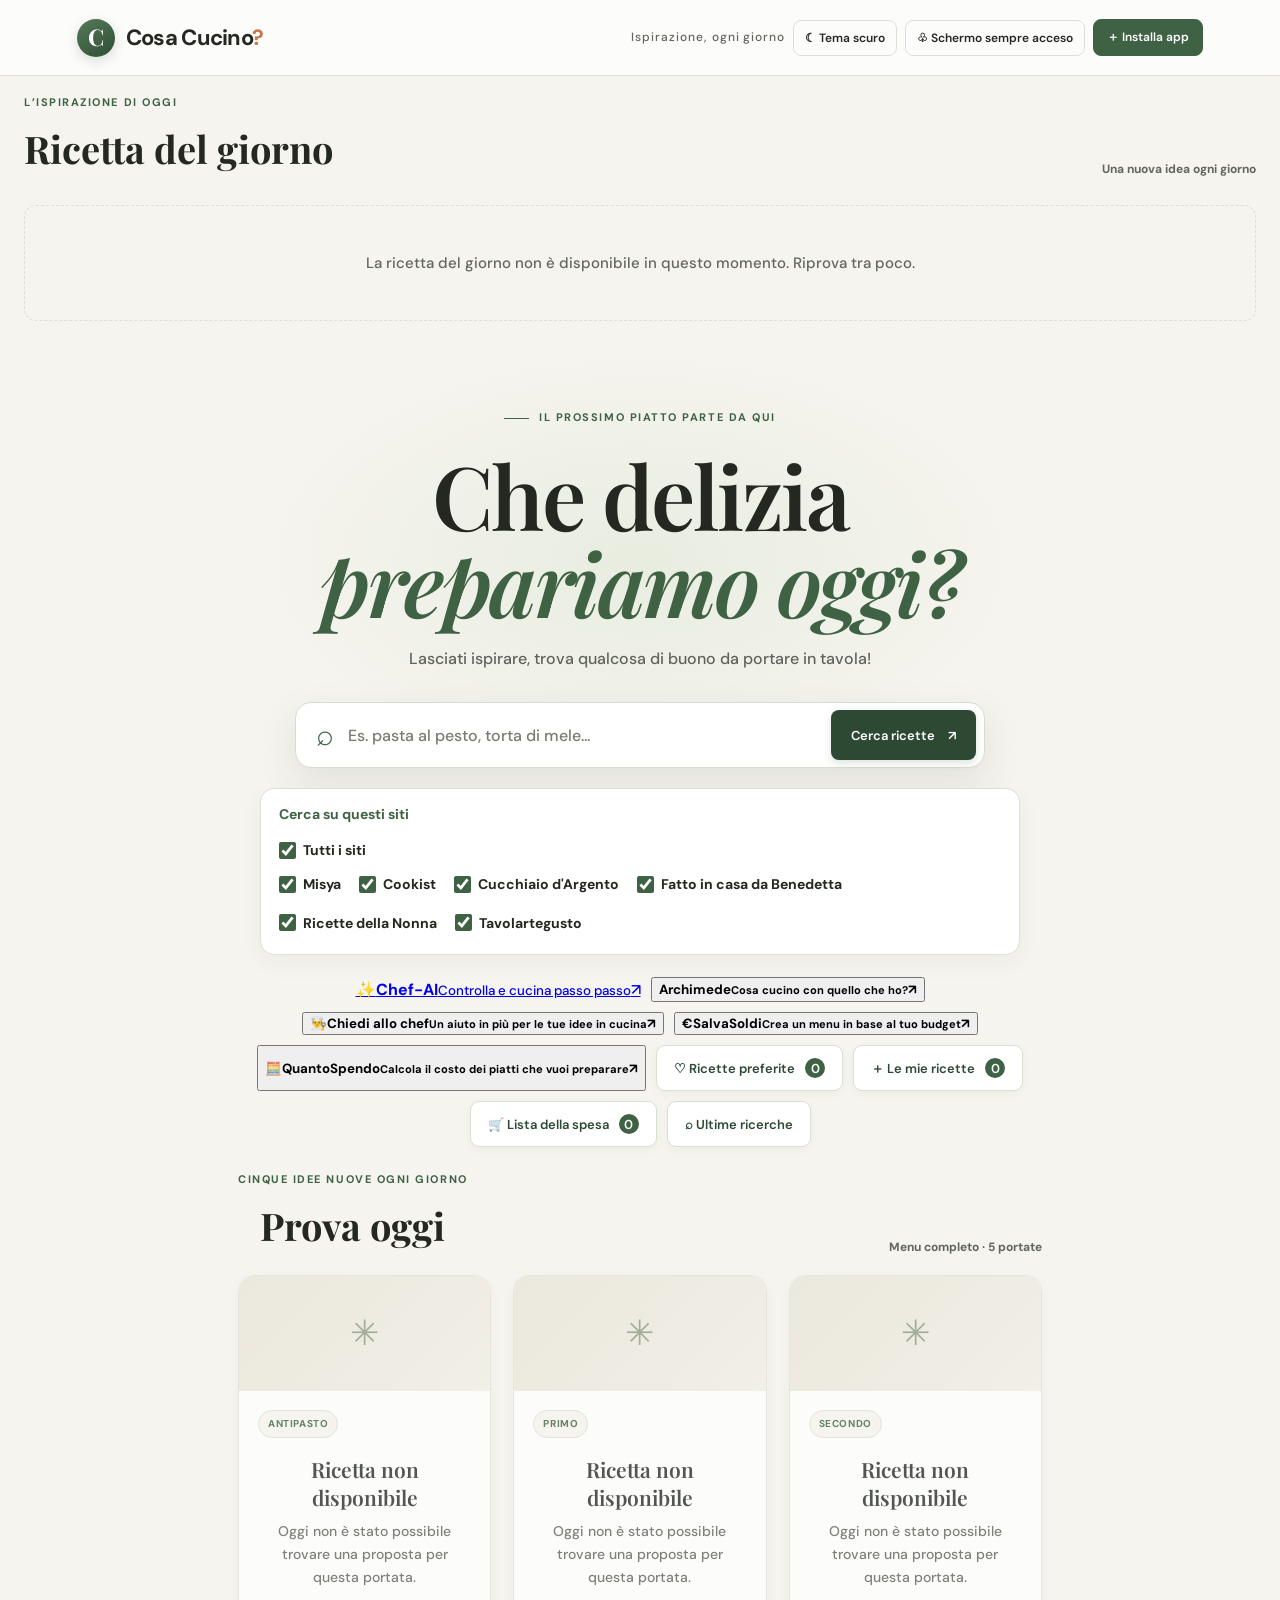
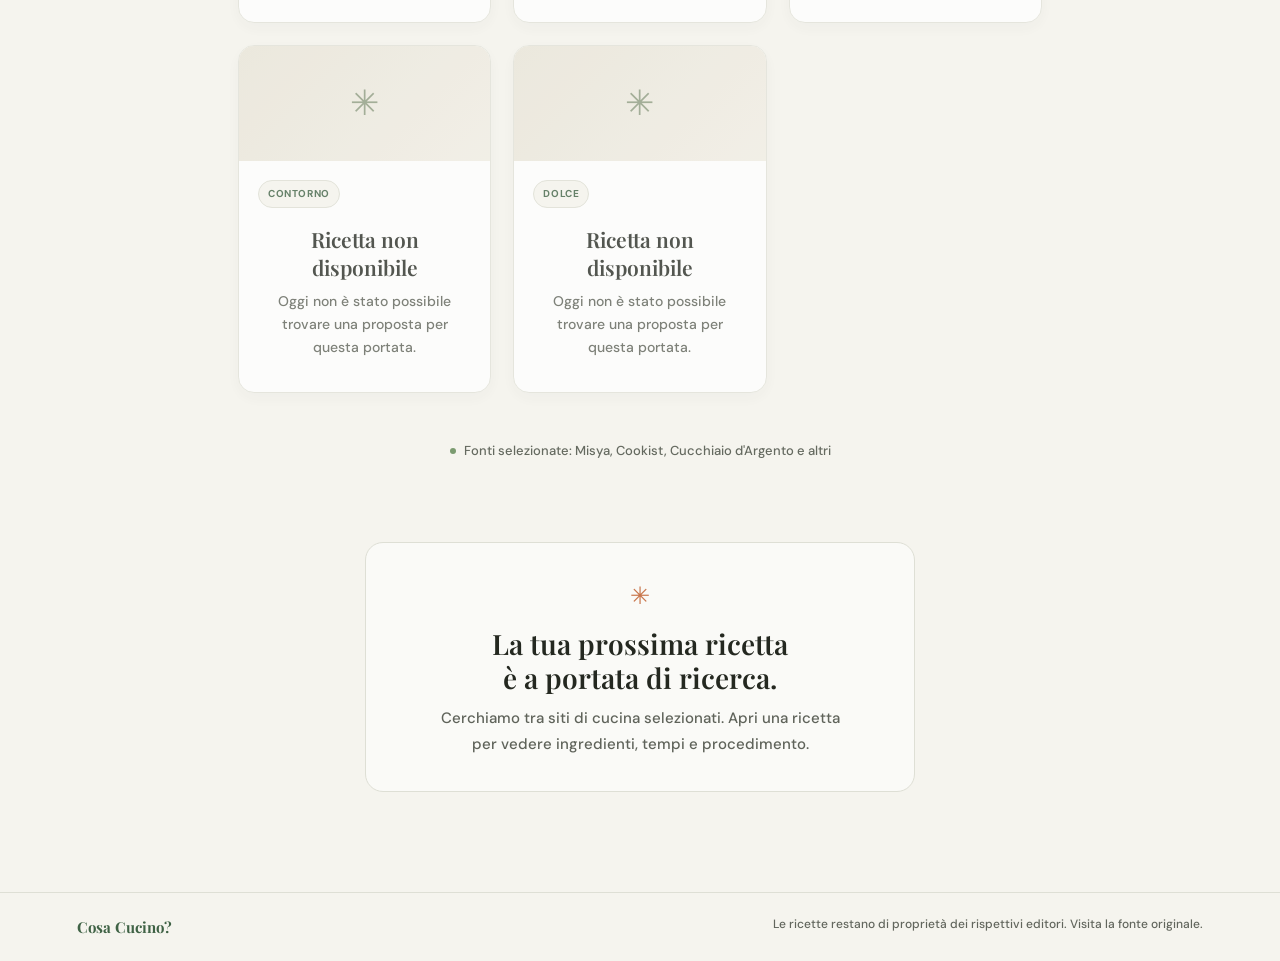
==== public/index.html @ cc88fcd0 "Bump app cache for daily Prova oggi menu persistence" ====
<!doctype html>
<html lang="it">
<head>
  <meta charset="utf-8">
  <meta name="viewport" content="width=device-width, initial-scale=1">
  <meta name="theme-color" content="#3f6245">
  <link rel="manifest" href="/manifest.webmanifest">
  <link rel="icon" href="/icons/icon.svg" type="image/svg+xml">
  <link rel="apple-touch-icon" href="/icons/icon.svg">
  <meta name="description" content="Cosa Cucino? Trova ogni giorno idee e ricette dai tuoi siti di cucina preferiti.">
  <title>Cosa Cucino? — trova la tua prossima ricetta</title>
  <link rel="preconnect" href="https://fonts.googleapis.com">
  <link rel="preconnect" href="https://fonts.gstatic.com" crossorigin>
  <link href="https://fonts.googleapis.com/css2?family=DM+Sans:wght@400;500;600;700&family=Playfair+Display:wght@600;700&display=swap" rel="stylesheet">
  <link rel="stylesheet" href="/styles.css?v=59">
</head>
<body>
  <div id="app-splash" class="app-splash" role="status" aria-live="polite" aria-label="Caricamento di Cosa Cucino?">
    <div class="splash-content"><span class="splash-mark" aria-hidden="true">C</span><div class="splash-name">Cosa Cucino<span>?</span></div><p>Scopri ogni giorno il menu che abbiamo preparato per te</p><span class="splash-loader" aria-hidden="true"><i></i><i></i><i></i></span></div>
  </div>
  <header class="topbar">
    <a class="brand" href="/" aria-label="Cosa Cucino? home"><span class="brand-mark">C</span><span>Cosa Cucino<span class="brand-dot">?</span></span></a>
    <div class="top-actions"><span class="top-note">Ispirazione, ogni giorno</span><button id="theme-toggle" class="utility-toggle" type="button" aria-pressed="false">☾ Tema scuro</button><button id="wake-toggle" class="utility-toggle" type="button" aria-pressed="false">♧ Schermo sempre acceso</button><button id="install-app" class="install-app-button" type="button">＋ Installa app</button></div>
  </header>
  <main>
    <section id="daily-recipe-section" class="results-section daily-recipe-section">
      <div class="section-heading"><div><div class="eyebrow">L’ISPIRAZIONE DI OGGI</div><h2>Ricetta del giorno</h2></div><span class="result-count">Una nuova idea ogni giorno</span></div>
      <div id="daily-recipe" class="results-grid"><div class="empty-state">Sto scegliendo la ricetta di oggi...</div></div>
    </section>
    <section class="hero">
      <div class="eyebrow"><span class="eyebrow-line"></span> IL PROSSIMO PIATTO PARTE DA QUI</div>
      <h1>Che delizia<br><em>prepariamo oggi?</em></h1>
      <p class="hero-copy">Lasciati ispirare, trova qualcosa di buono da portare in tavola!</p>
      <form id="search-form" class="search-form">
        <span class="search-icon" aria-hidden="true">⌕</span>
        <input id="query" type="search" placeholder="Es. pasta al pesto, torta di mele..." autocomplete="off" minlength="2" required>
        <button type="submit">Cerca ricette <span aria-hidden="true">↗</span></button>
      </form>
      <div class="site-chooser" role="group" aria-label="Siti su cui cercare le ricette">
        <div class="site-chooser-title">Cerca su questi siti</div>
        <label class="site-option site-all"><input id="sites-all" type="checkbox" checked> Tutti i siti</label>
        <div class="site-options">
          <label class="site-option"><input type="checkbox" name="search-site" value="misya.info" checked> Misya</label>
          <label class="site-option"><input type="checkbox" name="search-site" value="cookist.it" checked> Cookist</label>
          <label class="site-option"><input type="checkbox" name="search-site" value="cucchiaio.it" checked> Cucchiaio d'Argento</label>
          <label class="site-option"><input type="checkbox" name="search-site" value="fattoincasadabenedetta.it" checked> Fatto in casa da Benedetta</label>
          <label class="site-option"><input type="checkbox" name="search-site" value="ricettedellanonna.net" checked> Ricette della Nonna</label>
          <label class="site-option"><input type="checkbox" name="search-site" value="tavolartegusto.it" checked> Tavolartegusto</label>
        </div>
      </div>
      <div class="home-actions"><a class="chefai-home-button" href="/chef-ai.html"><span class="chefai-home-icon" aria-hidden="true">✨</span><span class="chefai-home-copy"><strong>Chef-AI</strong><small>Controlla e cucina passo passo</small></span><span class="chefai-home-arrow" aria-hidden="true">↗</span></a><button id="show-archimede" class="archimede-home-button" type="button"><span class="archimede-home-icon" aria-hidden="true"><img src="/images/archimede.svg" alt=""></span><span><strong>Archimede</strong><small>Cosa cucino con quello che ho?</small></span><span class="chef-home-arrow" aria-hidden="true">↗</span></button><button id="show-chef" class="chef-home-button" type="button"><span class="chef-home-icon" aria-hidden="true">👨‍🍳</span><span class="chef-home-copy"><strong>Chiedi allo chef</strong><small>Un aiuto in più per le tue idee in cucina</small></span><span class="chef-home-arrow" aria-hidden="true">↗</span></button><button id="show-salvasoldi" class="salvasoldi-home-button" type="button"><span class="salvasoldi-home-icon" aria-hidden="true">€</span><span class="salvasoldi-home-copy"><strong>SalvaSoldi</strong><small>Crea un menu in base al tuo budget</small></span><span class="chef-home-arrow" aria-hidden="true">↗</span></button><button id="show-quantospendo" class="quantospendo-home-button" type="button"><span class="quantospendo-home-icon" aria-hidden="true">🧮</span><span class="quantospendo-home-copy"><strong>QuantoSpendo</strong><small>Calcola il costo dei piatti che vuoi preparare</small></span><span class="chef-home-arrow" aria-hidden="true">↗</span></button><button id="show-favorites" class="favorites-home-button" type="button">♡ Ricette preferite <span id="favorites-count">0</span></button><button id="show-personal" class="favorites-home-button" type="button">＋ Le mie ricette <span id="personal-count">0</span></button><button id="show-shopping" class="favorites-home-button" type="button">🛒 Lista della spesa <span id="shopping-count">0</span></button><button id="show-history" class="favorites-home-button" type="button">⌕ Ultime ricerche</button></div>
      <section class="try-recipes-section" aria-labelledby="try-recipes-title"><div class="section-heading"><div><div class="eyebrow">CINQUE IDEE NUOVE OGNI GIORNO</div><h2 id="try-recipes-title">Prova oggi</h2></div><span id="try-recipes-count" class="result-count">5 ricette da scoprire</span></div><div id="try-recipes" class="results-grid"><div class="empty-state">Sto preparando le idee di oggi...</div></div></section>
      <div class="source-line"><span class="source-dot"></span> Fonti selezionate: Misya, Cookist, Cucchiaio d'Argento e altri</div>
    </section>
    <section id="results-section" class="results-section" hidden>
      <div class="section-heading"><div><div class="eyebrow">LA SELEZIONE PER TE</div><h2 id="results-title">Risultati</h2></div><span id="result-count" class="result-count"></span></div>
      <div id="search-progress" class="search-progress" role="status" aria-live="polite" hidden><div class="search-progress-top"><span class="search-spinner" aria-hidden="true"></span><div class="search-progress-copy"><strong id="search-progress-title">Avvio ricerca...</strong><p id="search-progress-detail"></p></div></div><div class="progress-track"><div id="search-progress-bar"></div></div></div>
      <div id="results" class="results-grid"></div>
    </section>
    <section id="favorites-section" class="results-section" hidden>
      <div class="section-heading"><div><div class="eyebrow">LA TUA RACCOLTA</div><h2>Ricette preferite</h2></div><button id="back-home" class="back-home-button" type="button">Torna alla home</button></div>
      <div class="personal-tools"><input id="favorites-search" type="search" placeholder="Cerca nelle ricette preferite..."><select id="favorites-category-filter" aria-label="Filtra per categoria"><option value="">Tutte le categorie</option><option>Primo</option><option>Secondo</option><option>Contorno</option><option>Antipasto</option><option>Dolce</option><option>Altro</option></select></div><div id="favorites-grid" class="results-grid"></div>
    </section>
    <section id="personal-section" class="results-section" hidden>
      <div class="section-heading"><div><div class="eyebrow">IL TUO RICETTARIO</div><h2>Le mie ricette</h2></div><button id="personal-back" class="back-home-button" type="button">Torna alla home</button></div>
      <div class="personal-tools"><input id="personal-search" type="search" placeholder="Cerca nelle mie ricette..."><select id="personal-category-filter" aria-label="Filtra per categoria"><option value="">Tutte le categorie</option><option>Primo</option><option>Secondo</option><option>Contorno</option><option>Antipasto</option><option>Dolce</option><option>Altro</option></select></div><div id="personal-grid" class="results-grid"></div>
      <div class="personal-add-area"><button id="personal-add" class="recipe-button" type="button">＋ Aggiungi ricetta</button></div>
      <form id="personal-form" class="personal-form" hidden>
        <h3>Aggiungi una ricetta personale</h3>
        <label for="personal-title">Nome della ricetta</label><input id="personal-title" required maxlength="100" placeholder="Es. Lasagne della nonna">
        <label for="personal-category">Categoria</label><select id="personal-category"><option>Primo</option><option>Secondo</option><option>Contorno</option><option>Antipasto</option><option>Dolce</option><option selected>Altro</option></select>
        <label for="personal-ingredients">Ingredienti</label><textarea id="personal-ingredients" required rows="4" placeholder="Scrivi gli ingredienti, uno per riga"></textarea>
        <label for="personal-steps">Preparazione</label><textarea id="personal-steps" required rows="5" placeholder="Descrivi i passaggi, uno per riga"></textarea>
        <label for="personal-photo">Foto della ricetta (facoltativa)</label><input id="personal-photo" type="file" accept="image/*">
        <label for="personal-time">Tempo di preparazione (minuti, facoltativo)</label><input id="personal-time" type="number" min="1" max="1440" placeholder="Es. 45">
        <button type="submit" class="recipe-button">Salva ricetta personale</button>
      </form>

    </section>
    <section id="history-section" class="results-section" hidden>
      <div class="section-heading"><div><div class="eyebrow">LE TUE RICERCHE</div><h2>Ultime ricerche</h2></div><button id="history-back" class="back-home-button" type="button">Torna alla home</button></div>
      <p class="shopping-hint">Le ultime 10 ricerche restano salvate su questo dispositivo.</p>
      <div id="history-list" class="history-list"></div>
      <div class="shopping-actions"><button id="history-clear" class="favorite-remove" type="button">Cancella cronologia</button></div>
    </section>
    <section id="shopping-section" class="results-section" hidden>
      <div class="section-heading"><div><div class="eyebrow">LA TUA SPESA</div><h2>Lista della spesa</h2></div><button id="shopping-back" class="back-home-button" type="button">Torna alla home</button></div>
      <p class="shopping-hint">Spunta gli ingredienti man mano che li acquisti.</p>
      <div id="shopping-list" class="shopping-list"></div>
      <div class="shopping-actions"><button id="shopping-clear" class="favorite-remove" type="button">Svuota lista</button></div>
    </section>
    <section id="archimede-section" class="results-section archimede-section" hidden>
      <div class="section-heading"><div><div class="eyebrow">IL TUO ASSISTENTE DI CUCINA</div><h2>Archimede</h2></div><button id="archimede-back" class="back-home-button" type="button">Torna alla home</button></div>
      <div class="archimede-card">
        <div class="archimede-intro">
          <div class="archimede-avatar"><img src="/images/archimede.svg" alt="Archimede, il gufo chef di Recipe Finder"></div>
          <div><span class="chef-kicker">CIAO, SONO ARCHIMEDE</span><h3>Dimmi cosa hai in cucina</h3><p>Prima scegli gli ingredienti, poi il tipo di piatto. Ti proporrò una ricetta usando ciò che hai davvero a disposizione.</p><span id="archimede-quota" class="archimede-quota">2 consigli disponibili oggi</span></div>
        </div>
        <form id="archimede-form" class="archimede-form">
          <label for="archimede-ingredients">1. Quali ingredienti hai in casa?</label>
          <textarea id="archimede-ingredients" rows="3" maxlength="1200" placeholder="Es. zucchine, spaghetti, bacon, pomodoro..." required></textarea>
          <span class="archimede-help">Separali con una virgola oppure scrivili uno per riga.</span>
          <fieldset class="archimede-categories"><legend>2. Cosa vuoi cucinare?</legend>
            <label><input type="radio" name="archimede-category" value="Antipasto"><span>🥗 Antipasto</span></label>
            <label><input type="radio" name="archimede-category" value="Primo" checked><span>🍝 Primo</span></label>
            <label><input type="radio" name="archimede-category" value="Secondo"><span>🍗 Secondo</span></label>
            <label><input type="radio" name="archimede-category" value="Contorno"><span>🥦 Contorno</span></label>
            <label><input type="radio" name="archimede-category" value="Dolce"><span>🍰 Dolce</span></label>
          </fieldset>
          <button id="archimede-submit" class="recipe-button" type="submit">Chiedi ad Archimede ✨</button>
        </form>
        <div id="archimede-result" class="archimede-result" aria-live="polite" hidden></div>
      </div>
    </section>
    <section id="chef-section" class="results-section chef-section" hidden>
      <div class="section-heading"><div><div class="eyebrow">IL TUO AIUTO IN CUCINA</div><h2>Chiedi allo chef</h2></div><button id="chef-back" class="back-home-button" type="button">Torna alla home</button></div>
      <div class="chef-card">
        <div class="chef-intro"><div class="chef-avatar" aria-hidden="true"><svg viewBox="0 0 120 120"><path d="M26 48c-13-19 8-34 21-23 4-23 39-23 44 0 17-10 33 12 18 26l-4 12H31z" fill="#fff" stroke="#d9dfd4" stroke-width="3"/><path d="M31 55h61v16c0 23-14 38-31 38S30 94 30 71z" fill="#f1c6a4"/><path d="M39 74q8 8 16 0m10 0q8 8 16 0" fill="none" stroke="#49352b" stroke-width="3" stroke-linecap="round"/><path d="M48 91q12 12 25 0" fill="none" stroke="#9d5143" stroke-width="4" stroke-linecap="round"/><path d="M25 119q3-28 35-28t36 28" fill="#fff" stroke="#d9dfd4" stroke-width="3"/></svg></div><div><span class="chef-kicker">CIAO, SONO IL TUO CHEF</span><h3>Mettiamoci ai fornelli!</h3><p>Chiedimi idee, tecniche, sostituzioni e consigli per le tue ricette. Rispondo solo su argomenti di cucina.</p><div class="chef-quota" id="chef-quota" aria-live="polite">3 domande disponibili oggi</div></div></div>
        <div id="chef-messages" class="chef-messages" role="log" aria-live="polite"><div class="chef-message chef-message--assistant">Ciao! 👋 Cosa prepariamo oggi? Posso aiutarti con ingredienti, cotture, ricette e piccoli trucchi in cucina.</div></div>
        <form id="chef-form" class="chef-form"><label class="sr-only" for="chef-question">La tua domanda di cucina</label><textarea id="chef-question" rows="2" maxlength="700" placeholder="Es. Come faccio una besciamella senza grumi?" required></textarea><button id="chef-send" type="submit">Invia ↗</button></form>
      </div>
    </section>
    <section id="salvasoldi-section" class="results-section salvasoldi-section" hidden>
      <div class="section-heading"><div><div class="eyebrow">CUCINA BENE, SPENDI MEGLIO</div><h2>€ SalvaSoldi</h2></div><button id="salvasoldi-back" class="back-home-button" type="button">Torna alla home</button></div>
      <p class="shopping-hint">Crea un menu completo rispettando il budget che hai a disposizione.</p>
      <div id="budget-panel" class="salvasoldi-panel">
        <form id="budget-form" class="salvasoldi-form">
          <div class="salvasoldi-form-grid">
            <label>Budget massimo a persona (€)<input id="budget-per-person" type="number" min="1" max="500" step="0.50" value="15" required></label>
            <label>Numero di persone<input id="budget-people" type="number" min="1" max="30" value="4" required></label>
          </div>
          <fieldset class="salvasoldi-fieldset"><legend>Portate desiderate</legend>
            <div class="salvasoldi-checks">
              <label><input type="checkbox" name="course" value="Antipasto"> Antipasto</label>
              <label><input type="checkbox" name="course" value="Primo" checked> Primo</label>
              <label><input type="checkbox" name="course" value="Secondo" checked> Secondo</label>
              <label><input type="checkbox" name="course" value="Contorno" checked> Contorno</label>
              <label><input type="checkbox" name="course" value="Dolce"> Dolce</label>
            </div>
          </fieldset>
          <label>Tipologia di menu<select id="budget-diet"><option value="onnivoro">Carne e pesce</option><option value="carne">Carne</option><option value="pesce">Pesce</option><option value="vegetariano">Vegetariano</option><option value="vegano">Vegano</option></select></label>
          <label>Preferenze o ingredienti da evitare <input id="budget-notes" type="text" maxlength="300" placeholder="Es. senza funghi, prodotti di stagione..."></label>
          <button class="recipe-button salvasoldi-submit" type="submit">Crea il mio menu <span>↗</span></button>
        </form>
      </div>
      <div id="salvasoldi-status" class="salvasoldi-status" role="status" aria-live="polite" hidden></div>
      <div id="salvasoldi-results" class="salvasoldi-results" aria-live="polite"></div>
      <p class="salvasoldi-disclaimer">I prezzi sono stime indicative e possono variare in base a negozio, marca, zona e stagione. Verifica sempre i prezzi al momento della spesa.</p>
    </section>
    <section id="quantospendo-section" class="results-section quantospendo-section" hidden>
      <div class="section-heading"><div><div class="eyebrow">CALCOLA IL COSTO DEL TUO MENU</div><h2>QuantoSpendo</h2></div><button id="quantospendo-back" class="back-home-button" type="button">Torna alla home</button></div>
      <p class="shopping-hint">Scrivi i piatti che vuoi preparare: stimiamo ingredienti, quantità e costo totale per tutte le persone.</p>
      <div class="salvasoldi-panel">
        <form id="cost-form" class="salvasoldi-form">
          <label>Quali piatti vuoi preparare?<textarea id="cost-menu" rows="5" minlength="3" maxlength="2000" placeholder="Es. Pasta alla carbonara, pollo al forno con patate, tiramisù..." required></textarea></label>
          <label>Numero di persone<input id="cost-people" type="number" min="1" max="30" value="4" required></label>
          <button class="recipe-button quantospendo-submit" type="submit">Calcola quanto spenderai <span>↗</span></button>
        </form>
      </div>
      <div id="quantospendo-status" class="salvasoldi-status" role="status" aria-live="polite" hidden></div>
      <div id="quantospendo-results" class="salvasoldi-results" aria-live="polite"></div>
      <p class="salvasoldi-disclaimer">I prezzi sono stime indicative e possono variare in base a negozio, marca, zona e stagione. Verifica sempre i prezzi al momento della spesa.</p>
    </section>
    <section id="welcome" class="welcome">
      <div class="welcome-icon">✳</div>
      <h2>La tua prossima ricetta<br>è a portata di ricerca.</h2>
      <p>Cerchiamo tra siti di cucina selezionati. Apri una ricetta per vedere ingredienti, tempi e procedimento.</p>
    </section>
  </main>
  <div id="recipe-modal" class="modal" hidden>
    <div class="modal-backdrop" data-close></div>
    <article class="recipe-panel" role="dialog" aria-modal="true" aria-labelledby="recipe-title">
      <button class="close-button" data-close aria-label="Chiudi">×</button>
      <div id="recipe-content"></div>
    </article>
  </div>
  <div id="toast" class="toast" role="status" aria-live="polite"></div>
  <footer><span>Cosa Cucino?</span><span>Le ricette restano di proprietà dei rispettivi editori. Visita la fonte originale.</span></footer>
  <script src="/app.js?v=52" defer></script>
  <script src="/salvasoldi.js?v=5" defer></script>
</body>
</html>
---- styles.css ----
:root{--ink:#24251f;--muted:#77786f;--paper:#f7f5ef;--card:#fffefa;--green:#49694c;--green-dark:#304c35;--line:#e6e2d8;--orange:#d98255}*{box-sizing:border-box}body{margin:0;background:var(--paper);color:var(--ink);font-family:"DM Sans",sans-serif}.topbar{height:76px;padding:0 max(6vw,24px);display:flex;align-items:center;justify-content:space-between;border-bottom:1px solid var(--line)}.brand{display:flex;align-items:center;gap:10px;color:var(--ink);text-decoration:none;font-size:21px;font-weight:700;letter-spacing:-1px}.brand-mark{display:grid;place-items:center;width:32px;height:32px;background:var(--green);color:white;border-radius:50%;font-family:"Playfair Display",serif;font-size:20px}.brand-dot{color:var(--orange)}.top-note{font-size:12px;color:var(--muted);letter-spacing:.08em}.hero{max-width:900px;margin:0 auto;padding:92px 24px 58px;text-align:center}.eyebrow{display:flex;align-items:center;justify-content:center;gap:10px;color:var(--green);font-size:10px;font-weight:700;letter-spacing:.18em}.eyebrow-line{height:1px;width:25px;background:var(--green)}h1,h2{font-family:"Playfair Display",Georgia,serif}h1{font-size:clamp(54px,8vw,88px);line-height:.99;letter-spacing:-3px;margin:24px 0 20px;font-weight:600}h1 em{color:var(--green);font-weight:600}.hero-copy{font-size:15px;line-height:1.7;color:var(--muted);max-width:490px;margin:0 auto 30px}.search-form{height:66px;max-width:690px;margin:0 auto;display:flex;align-items:center;padding:7px 8px 7px 20px;background:var(--card);border:1px solid #dedbd1;border-radius:12px;box-shadow:0 10px 35px #39351d0a}.search-icon{font-size:30px;color:var(--green);line-height:1}.search-form input{min-width:0;flex:1;border:0;outline:0;background:transparent;padding:0 14px;font:inherit;font-size:14px;color:var(--ink)}.search-form input::placeholder{color:#a2a197}.search-form button{height:50px;border:0;border-radius:8px;background:var(--green);color:white;padding:0 20px;font:600 13px "DM Sans";cursor:pointer;transition:.2s}.search-form button:hover{background:var(--green-dark)}.search-form button span{margin-left:10px}.popular{display:flex;justify-content:center;align-items:center;gap:8px;flex-wrap:wrap;margin:19px 0 30px}.popular>span{font-size:9px;letter-spacing:.14em;color:#99978d;font-weight:700}.chip{border:1px solid var(--line);background:transparent;border-radius:30px;padding:7px 12px;color:#68695f;font:500 11px "DM Sans";cursor:pointer}.chip:hover{border-color:var(--green);color:var(--green)}.source-line{display:flex;justify-content:center;align-items:center;gap:8px;font-size:11px;color:#8a897f}.source-dot{width:6px;height:6px;background:#7b9b70;border-radius:50%}.welcome{max-width:550px;margin:30px auto 100px;text-align:center;padding:38px 24px;border-top:1px solid var(--line)}.welcome-icon{font-size:24px;color:var(--orange)}.welcome h2{font-size:28px;line-height:1.2;font-weight:600;margin:12px 0}.welcome p{font-size:13px;line-height:1.7;color:var(--muted);max-width:420px;margin:auto}.results-section{max-width:1120px;margin:0 auto;padding:20px 24px 90px}.section-heading{display:flex;justify-content:space-between;align-items:end;margin-bottom:22px}.section-heading .eyebrow{justify-content:flex-start}.section-heading h2{font-size:34px;margin:7px 0 0}.result-count{font-size:12px;color:var(--muted)}.results-grid{display:grid;grid-template-columns:repeat(3,minmax(0,1fr));gap:17px}.result-card{background:var(--card);border:1px solid var(--line);border-radius:12px;overflow:hidden;display:flex;flex-direction:column;min-height:190px}.result-image{height:150px;background:#e9e5d9;object-fit:cover;width:100%}.result-placeholder{height:115px;background:linear-gradient(135deg,#e9e5d9,#f1eee5);display:grid;place-items:center;color:#8d9b80;font-size:35px}.result-body{padding:17px;display:flex;flex:1;flex-direction:column}.result-source{font-size:9px;letter-spacing:.12em;text-transform:uppercase;color:var(--green);font-weight:700}.result-card h3{font-family:"Playfair Display",serif;font-size:19px;line-height:1.25;font-weight:600;margin:8px 0}.result-card p{font-size:12px;line-height:1.55;color:var(--muted);margin:0 0 14px}.card-actions{margin-top:auto;display:flex;align-items:center;justify-content:space-between;gap:8px}.text-link,.recipe-button{font:600 11px "DM Sans";text-decoration:none;color:var(--green);cursor:pointer}.recipe-button{border:0;background:#edf1e9;border-radius:6px;padding:9px 12px}.recipe-button:hover{background:#dfe8dc}.empty-state,.error-state{grid-column:1/-1;text-align:center;padding:45px 20px;border:1px dashed var(--line);border-radius:12px;color:var(--muted);font-size:13px}.modal{position:fixed;inset:0;z-index:5;display:grid;place-items:center;padding:20px}.modal-backdrop{position:absolute;inset:0;background:#191b18a8;backdrop-filter:blur(3px)}.recipe-panel{position:relative;z-index:1;background:var(--card);width:min(720px,100%);max-height:90vh;overflow:auto;border-radius:15px;padding:34px}.close-button{position:absolute;right:15px;top:12px;border:0;background:#f0eee7;border-radius:50%;width:34px;height:34px;font-size:23px;cursor:pointer}.recipe-panel h2{font-size:34px;line-height:1.1;margin:8px 35px 10px 0}.recipe-meta{color:var(--muted);font-size:12px;margin-bottom:22px}.recipe-image{width:100%;max-height:260px;object-fit:cover;border-radius:9px;margin:5px 0 20px}.recipe-panel h3{font:700 11px "DM Sans";letter-spacing:.13em;text-transform:uppercase;color:var(--green);margin:24px 0 12px}.recipe-panel li{font-size:13px;line-height:1.7;margin:6px 0}.recipe-panel .source-visit{display:inline-block;margin-top:20px;padding:12px 16px;background:var(--green);color:white;text-decoration:none;border-radius:7px;font-size:12px;font-weight:600}.toast{position:fixed;bottom:22px;left:50%;transform:translate(-50%,20px);background:#252820;color:white;padding:12px 17px;border-radius:8px;font-size:12px;opacity:0;pointer-events:none;transition:.2s;z-index:10}.toast.show{opacity:1;transform:translate(-50%,0)}footer{border-top:1px solid var(--line);padding:22px max(6vw,24px);display:flex;justify-content:space-between;gap:20px;color:var(--muted);font-size:10px}footer span:first-child{font-weight:700;color:var(--green)}@media(max-width:760px){.hero{padding-top:65px}.results-grid{grid-template-columns:repeat(2,minmax(0,1fr))}.top-note{display:none}}@media(max-width:520px){.topbar{height:64px}.hero{padding:54px 18px 35px}h1{font-size:57px}.search-form{height:auto;min-height:60px;padding:6px 7px 6px 12px}.search-form button{padding:0 12px;font-size:11px}.search-form input{font-size:12px;padding:0 8px}.popular{margin-bottom:24px}.source-line{font-size:10px}.results-grid{grid-template-columns:1fr}.result-image{height:190px}.recipe-panel{padding:26px 20px}.recipe-panel h2{font-size:28px}footer{flex-direction:column;gap:8px}}

/* Keep the recipe dialog hidden until a recipe is opened. */
.modal[hidden]{display:none!important}

.home-actions{display:flex;justify-content:center;margin:0 auto 16px}
.favorites-home-button,.back-home-button{border:1px solid var(--green);background:#edf1e9;color:var(--green-dark);border-radius:8px;padding:11px 16px;font:600 12px "DM Sans";cursor:pointer}
.favorites-home-button:hover,.back-home-button:hover{background:#dfe8dc}
.favorites-home-button span{display:inline-grid;place-items:center;min-width:20px;height:20px;margin-left:7px;padding:0 5px;border-radius:20px;background:var(--green);color:white}
.favorite-toggle{position:sticky;top:0;z-index:2;display:block;width:100%;margin:0 0 18px;padding:13px 16px;border:1px solid var(--green);border-radius:8px;background:#edf1e9;color:var(--green-dark);font:700 13px "DM Sans";text-align:center;cursor:pointer}
.favorite-toggle[aria-pressed="true"]{background:var(--green);color:white}
.favorite-remove{border:0;background:transparent;color:#9b5945;font:600 11px "DM Sans";cursor:pointer;padding:8px}
@media(max-width:520px){.home-actions{margin-bottom:12px}.section-heading{align-items:flex-start;gap:12px}.back-home-button{white-space:nowrap;padding:9px 10px}}

.home-actions{gap:10px;flex-wrap:wrap}
.personal-form{max-width:680px;margin:0 auto 34px;padding:22px;background:var(--card);border:1px solid var(--line);border-radius:12px;display:flex;flex-direction:column;gap:9px}
.personal-form h3{font-family:"Playfair Display",serif;font-size:23px;margin:0 0 8px}
.personal-form label{font-size:12px;font-weight:600;color:var(--green-dark);margin-top:5px}
.personal-form input,.personal-form textarea{width:100%;border:1px solid var(--line);border-radius:7px;background:#fff;padding:11px 12px;font:13px "DM Sans";color:var(--ink);resize:vertical}
.personal-form input:focus,.personal-form textarea:focus{outline:2px solid #b7c8b3;border-color:var(--green)}
.personal-form .recipe-button{align-self:flex-start;margin-top:8px;padding:12px 16px}
.personal-list-title{max-width:680px;margin:0 auto 15px;font:600 20px "Playfair Display",serif}

.personal-form input[type="file"]{padding:9px;background:#fff}
.result-card .result-image{width:100%;height:180px;object-fit:cover;display:block}
.recipe-photo{display:block;width:100%;max-height:420px;object-fit:contain;border-radius:10px;margin:16px 0 22px}

.personal-form[hidden],#personal-add[hidden]{display:none!important}.personal-add-area{display:flex;justify-content:center;margin:28px 0 10px}.personal-add-area .recipe-button{padding:13px 22px;font-size:13px}

.personal-form select,.personal-tools input,.personal-tools select{width:100%;border:1px solid var(--line);border-radius:7px;background:#fff;padding:11px 12px;font:13px "DM Sans";color:var(--ink)}
.personal-tools{display:grid;grid-template-columns:2fr 1fr;gap:12px;margin:0 0 20px}
.shopping-add{margin-top:12px;width:100%;border:1px solid var(--green);border-radius:7px;background:#edf1e9;color:var(--green-dark);padding:10px;font:600 11px "DM Sans";cursor:pointer}
.shopping-hint{color:var(--muted);font-size:13px;margin:-8px 0 18px}
.shopping-list{max-width:760px;margin:0 auto;background:var(--card);border:1px solid var(--line);border-radius:12px;padding:12px 18px}
.shopping-item{display:flex;align-items:center;gap:12px;padding:13px 4px;border-bottom:1px solid var(--line);font-size:13px}
.shopping-item:last-child{border-bottom:0}
.shopping-item input{width:18px;height:18px;accent-color:var(--green)}
.shopping-item span{flex:1}
.shopping-item .checked{text-decoration:line-through;color:var(--muted)}
.shopping-actions{max-width:760px;margin:15px auto;text-align:right}
@media(max-width:520px){.personal-tools{grid-template-columns:1fr;gap:8px}}

.favorite-category-label{display:flex;align-items:center;gap:8px;margin:10px 0;color:var(--muted);font-size:12px}.favorite-category{flex:1;min-width:0;border:1px solid var(--line);border-radius:7px;background:#fff;padding:8px;font:12px 'DM Sans';color:var(--ink)}

.favorite-category-choice{display:grid;gap:8px;margin:12px 0;padding:12px;border:1px solid var(--line);border-radius:8px;background:#fff}.favorite-category-choice label{font-size:13px;font-weight:600}.favorite-category-choice select{width:100%;padding:10px;border:1px solid var(--line);border-radius:7px;background:#fff;font:13px 'DM Sans';color:var(--ink)}

.site-chooser{max-width:760px;margin:14px auto 22px;padding:12px 16px;border:1px solid var(--line);border-radius:10px;text-align:left;background:rgba(255,254,250,.75)}
.site-chooser legend{padding:0 7px;color:var(--green);font-size:12px;font-weight:700}
.site-option{display:inline-flex;align-items:center;gap:7px;color:var(--ink);font-size:12px;cursor:pointer}
.site-option input{accent-color:var(--green);width:15px;height:15px;margin:0}
.site-all{font-weight:700;padding-bottom:10px}
.site-options{display:flex;flex-wrap:wrap;gap:10px 18px}
@media(max-width:520px){.site-chooser{margin:12px 0 18px;padding:11px 12px}.site-options{display:grid;grid-template-columns:1fr;gap:11px}}


/* Visual polish: calmer spacing, stronger contrast and more readable text. */
:root{--ink:#242820;--muted:#62665d;--paper:#f5f4ee;--card:#fff;--green:#3f6245;--green-dark:#2d4933;--line:#dedfd5;--orange:#c8754b}
body{font-size:16px;line-height:1.6;-webkit-font-smoothing:antialiased}
.topbar{background:rgba(255,255,255,.72);backdrop-filter:blur(10px)}
.hero{padding-top:76px}
.eyebrow{font-size:11px;letter-spacing:.14em}
.hero-copy{font-size:16px;color:#5f635a}
.search-form{border-radius:16px;box-shadow:0 12px 32px rgba(44,54,38,.08)}
.search-form input{font-size:16px}
.search-form input::placeholder{color:#777b72;opacity:1}
.search-form button,.recipe-panel .source-visit{background:var(--green-dark)}
.chip{font-size:13px;color:#50564d;background:rgba(255,255,255,.55);padding:8px 14px}
.source-line{font-size:13px;color:#656a60}
.site-chooser{background:#fff;border-color:#dfe2d8;border-radius:14px;padding:15px 18px;box-shadow:0 5px 18px rgba(44,54,38,.04)}
.site-chooser legend{font-size:13px}
.site-option{font-size:14px;line-height:1.45;padding:3px 0}
.site-option input{width:17px;height:17px}
.welcome{margin-top:22px}
.welcome p{font-size:15px;color:#5f635a}
.results-section{padding-top:30px}
.section-heading{margin-bottom:26px}
.section-heading h2{font-size:clamp(30px,4vw,38px)}
.results-grid{gap:22px}
.result-card{border-color:#e1e2d9;border-radius:16px;box-shadow:0 5px 18px rgba(42,48,37,.045);transition:transform .18s ease,box-shadow .18s ease}
.result-card:hover{transform:translateY(-2px);box-shadow:0 10px 26px rgba(42,48,37,.09)}
.result-card .result-image{height:190px}
.result-body{padding:19px}
.result-source{font-size:11px;letter-spacing:.09em;color:#365b3d}
.result-card h3{font-size:21px;line-height:1.35;color:#262b24}
.result-card p{font-size:14px;line-height:1.65;color:#5d6259}
.recipe-button,.text-link{font-size:13px}
.recipe-button,.favorites-home-button,.back-home-button,.shopping-add{border-radius:9px}
.recipe-button{padding:10px 14px}
.empty-state,.error-state{font-size:15px;line-height:1.6}
.recipe-panel{border-radius:18px;box-shadow:0 18px 60px rgba(0,0,0,.2)}
.recipe-panel h2{font-size:clamp(28px,5vw,38px);line-height:1.2}
.recipe-panel h3{font-size:13px;letter-spacing:.09em}
.recipe-panel li{font-size:15px;line-height:1.8;color:#343a32;margin:8px 0}
.recipe-meta{font-size:14px;color:#555c52}
.personal-form{padding:26px;border-radius:16px;box-shadow:0 6px 22px rgba(42,48,37,.05)}
.personal-form label{font-size:14px}
.personal-form input,.personal-form textarea,.personal-form select,.personal-tools input,.personal-tools select{font-size:15px;min-height:44px}
.favorite-category-label{font-size:14px}
.favorite-category{font-size:14px}
.shopping-hint{font-size:15px;color:#5f635a}
.shopping-list{border-radius:16px;padding:14px 20px}
.shopping-item{font-size:15px;line-height:1.5}
.favorites-home-button,.back-home-button{font-size:13px;padding:12px 17px}
button,input,select,textarea{font-family:"DM Sans",sans-serif}
button{transition:background-color .18s ease,border-color .18s ease,transform .18s ease}
button:focus-visible,a:focus-visible,input:focus-visible,select:focus-visible,textarea:focus-visible{outline:3px solid #9bb49a;outline-offset:3px}
footer{font-size:12px;line-height:1.6}
@media(max-width:760px){.hero{padding-top:58px}.results-grid{gap:15px}.result-card h3{font-size:19px}}
@media(max-width:520px){
 body{font-size:15px}.hero{padding:48px 16px 34px}h1{font-size:clamp(48px,13vw,60px);letter-spacing:-2px}
 .hero-copy{font-size:15px}.search-form input{font-size:14px}.search-form button{font-size:12px}
 .site-option{font-size:14px}.results-section{padding:18px 16px 65px}
 .results-grid{grid-template-columns:1fr;gap:17px}.result-card .result-image{height:205px}
 .result-body{padding:18px}.result-card h3{font-size:21px}.result-card p{font-size:14px}
 .recipe-panel{padding:25px 19px;max-height:92vh}.recipe-panel li{font-size:14px}
 .personal-form{padding:19px}footer{font-size:11px}
}
@media(prefers-reduced-motion:reduce){*,*::before,*::after{scroll-behavior:auto!important;transition:none!important}}


/* Identità visiva Cosa Cucino? */
.brand{font-size:22px;letter-spacing:-.7px;gap:11px}
.brand-mark{width:38px;height:38px;font-size:23px;background:linear-gradient(145deg,#547b58,#304d36);box-shadow:0 4px 12px rgba(48,77,54,.18)}
.brand-dot{color:var(--orange)}
.hero{position:relative}
.hero:before{content:"";position:absolute;z-index:-1;left:50%;top:18px;transform:translateX(-50%);width:min(760px,95vw);height:420px;border-radius:50%;background:radial-gradient(ellipse,rgba(222,231,213,.55),rgba(245,244,238,0) 70%);pointer-events:none}
h1{letter-spacing:-2.5px}
.search-form{border:1px solid #d5ddcf;box-shadow:0 14px 38px rgba(47,73,49,.10)}
.search-form:focus-within{border-color:#789879;box-shadow:0 0 0 4px rgba(121,153,120,.13),0 14px 38px rgba(47,73,49,.09)}
.search-form button{box-shadow:0 3px 8px rgba(40,69,45,.16)}
.home-actions{gap:10px}
.favorites-home-button,.back-home-button{background:#fff;border-color:#d8e0d4;box-shadow:0 3px 10px rgba(47,73,49,.04)}
.favorites-home-button:hover,.back-home-button:hover{transform:translateY(-1px);border-color:#9bb49a;background:#f0f4ed}
.site-chooser{box-shadow:0 8px 24px rgba(47,73,49,.045)}
.welcome{background:rgba(255,255,255,.48);border:1px solid var(--line);border-radius:18px;padding:34px 24px}
footer span:first-child{font-family:"Playfair Display",Georgia,serif;font-size:15px}
@media(max-width:520px){.brand{font-size:20px}.brand-mark{width:35px;height:35px}.hero:before{height:340px}}

/* Ricetta del giorno: scheda a tutta larghezza e spazio inferiore ridotto. */
.daily-recipe-section{width:100%;max-width:none;padding:18px 24px 12px;margin:0}
.daily-recipe-section .results-grid{width:100%;max-width:none;grid-template-columns:minmax(0,1fr);gap:0}
.daily-recipe-section .result-card{width:100%;min-width:0}
.daily-recipe-section .result-card .result-image{width:100%;height:clamp(220px,34vw,390px);object-fit:cover}
.daily-recipe-section .result-body{padding:20px 22px}
@media(max-width:520px){
.daily-recipe-section{padding:12px 16px 8px}
.daily-recipe-section .result-card .result-image{height:220px}
.daily-recipe-section .result-body{padding:16px}
}

/* Installazione come app su Android */
.top-actions{display:flex;align-items:center;gap:14px}.install-app-button{border:1px solid var(--green);background:var(--green);color:#fff;border-radius:8px;padding:9px 13px;font:600 12px "DM Sans";cursor:pointer}.install-app-button:hover{background:var(--green-dark)}.install-app-button[hidden]{display:none!important}@media(max-width:520px){.top-actions{gap:0}.install-app-button{padding:9px 11px;font-size:11px}}


/* Ricerca sequenziale con avanzamento reale */
.search-progress{margin:0 0 22px;padding:16px 18px;background:#fff;border:1px solid #dfe4d9;border-radius:14px;box-shadow:0 5px 18px rgba(42,48,37,.045)}
.search-progress[hidden]{display:none!important}
.search-progress-top{display:flex;align-items:center;gap:13px}
.search-progress-copy{min-width:0;flex:1}
.search-progress-copy strong{display:block;color:var(--green-dark);font-size:14px}
.search-progress-copy p{margin:3px 0 0;color:var(--muted);font-size:12px;line-height:1.5}
.search-spinner{width:25px;height:25px;flex:0 0 25px;border:3px solid #e3e9df;border-top-color:var(--green);border-radius:50%;animation:recipe-search-spin .8s linear infinite}
.search-progress.is-done .search-spinner{animation:none;border-color:var(--green);position:relative}
.search-progress.is-done .search-spinner:after{content:"✓";position:absolute;inset:-2px;display:grid;place-items:center;color:var(--green);font-size:15px;font-weight:700}
.progress-track{height:7px;margin-top:13px;overflow:hidden;background:#edf0e9;border-radius:10px}
.progress-track>div{height:100%;width:0;background:linear-gradient(90deg,#72916e,#3f6245);border-radius:10px;transition:width .35s ease}
@keyframes recipe-search-spin{to{transform:rotate(360deg)}}
@media(prefers-reduced-motion:reduce){.search-spinner{animation:none}.progress-track>div{transition:none}}

.favorite-review{margin:12px 0;padding:12px;background:#f7f8f4;border:1px solid #e4e8df;border-radius:10px;display:grid;gap:7px}
.favorite-review label{font-size:12px;font-weight:600;color:var(--green-dark)}
.review-stars{display:flex;gap:5px}
.review-star{border:0;background:transparent;padding:0 2px;font-size:25px;line-height:1;color:#c7c9c1;cursor:pointer}
.review-star.is-active{color:#d49a36}
.favorite-review textarea{width:100%;min-height:58px;resize:vertical;border:1px solid var(--line);border-radius:7px;padding:9px;font:13px/1.5 "DM Sans";color:var(--ink);background:#fff}
.review-save{justify-self:start}
.history-list{max-width:760px;margin:0 auto;background:#fff;border:1px solid var(--line);border-radius:13px;padding:8px 16px}
.history-item{display:flex;align-items:center;gap:12px;padding:10px 2px;border-bottom:1px solid var(--line)}
.history-item:last-child{border-bottom:0}
.history-query{flex:1;min-width:0;text-align:left;border:0;background:transparent;color:var(--green-dark);font:600 14px "DM Sans";padding:7px 0;overflow-wrap:anywhere;cursor:pointer}
@media(max-width:520px){.favorite-review{padding:10px}}

/* Accessibilità: tema scuro e maggiore leggibilità */
body[data-theme="dark"] {
  color-scheme: dark;
  --ink: #f0eee6;
  --muted: #b5b6ad;
  --paper: #171b17;
  --card: #232923;
  --green: #a4c69f;
  --green-dark: #c1dfb8;
  --line: #3b443b;
  --orange: #efa47b;
}
body[data-theme="dark"] .topbar,
body[data-theme="dark"] .history-list,
body[data-theme="dark"] .search-form,
body[data-theme="dark"] .recipe-card,
body[data-theme="dark"] .favorite-card,
body[data-theme="dark"] .personal-card,
body[data-theme="dark"] .modal .recipe-panel,
body[data-theme="dark"] .shopping-list,
body[data-theme="dark"] .empty-state,
body[data-theme="dark"] .favorite-review textarea,
body[data-theme="dark"] input,
body[data-theme="dark"] select,
body[data-theme="dark"] textarea {
  background-color: var(--card);
  color: var(--ink);
  border-color: var(--line);
}
body[data-theme="dark"] .chip,
body[data-theme="dark"] .favorites-home-button,
body[data-theme="dark"] .back-home-button,
body[data-theme="dark"] .utility-toggle {
  color: var(--ink);
  border-color: var(--line);
}
body[data-theme="dark"] .top-note,
body[data-theme="dark"] .hero-copy,
body[data-theme="dark"] .source-line,
body[data-theme="dark"] .result-count,
body[data-theme="dark"] .popular > span,
body[data-theme="dark"] footer {
  color: var(--muted);
}
body[data-theme="dark"] .recipe-card p,
body[data-theme="dark"] .recipe-panel p,
body[data-theme="dark"] .recipe-panel li,
body[data-theme="dark"] .personal-card p,
body[data-theme="dark"] .favorite-card p {
  color: var(--muted);
}
body[data-theme="dark"] .modal-backdrop { background: #000b; }
body[data-theme="dark"] .install-app-button { background: var(--green); color: #172017; }
body[data-theme="dark"] .search-form input::placeholder,
body[data-theme="dark"] input::placeholder,
body[data-theme="dark"] textarea::placeholder { color: #9da69b; }
.utility-toggle {
  border: 1px solid var(--line);
  background: transparent;
  color: var(--ink);
  border-radius: 8px;
  padding: 9px 11px;
  font: 600 12px "DM Sans";
  cursor: pointer;
}
.utility-toggle.is-active { background: var(--green); color: #fff; border-color: var(--green); }
.top-actions { display:flex; align-items:center; gap:8px; }
body { font-weight: 500; }
button, input, select, textarea, label, strong, b, .result-count, .eyebrow { font-weight: 700; }
@media(max-width:700px) {
  .topbar { height:auto; min-height:76px; padding:14px 18px; align-items:flex-start; gap:12px; }
  .top-actions { justify-content:flex-end; flex-wrap:wrap; }
  .top-note { display:none; }
  .utility-toggle { font-size:11px; padding:8px; }
}


/* Correzione legenda e selettore dei siti: spaziatura e colori adattivi. */
.site-chooser {
  margin-top: 20px;
  padding: 16px 18px 18px;
  background: var(--card);
  border-color: var(--line);
}
.site-chooser legend {
  display: table;
  max-width: calc(100% - 24px);
  margin: 0 0 8px 0;
  padding: 0 9px;
  background: var(--paper);
  color: var(--green);
  line-height: 1.5;
}
.site-options {
  row-gap: 12px;
}
.site-option {
  color: var(--ink);
}
body[data-theme="dark"] .site-chooser {
  background: var(--card);
  border-color: var(--line);
}
body[data-theme="dark"] .site-chooser legend {
  background: var(--paper);
  color: var(--green);
}
@media (max-width: 520px) {
  .site-chooser {
    margin-top: 18px;
    padding: 15px 13px 16px;
  }
  .site-chooser legend {
    margin-bottom: 9px;
  }
}

/* Titolo separato dal bordo: evita sovrapposizioni della legenda nativa. */
.site-chooser {
  display: block;
  min-width: 0;
  margin: 20px auto 22px;
  padding: 16px 18px 18px;
  background: var(--card);
  border: 1px solid var(--line);
  border-radius: 14px;
}
.site-chooser-title {
  display: block;
  position: static;
  width: 100%;
  margin: 0 0 12px;
  padding: 0;
  color: var(--green);
  font-size: 14px;
  font-weight: 700;
  line-height: 1.4;
}
.site-chooser .site-all { margin-bottom: 8px; }
body[data-theme="dark"] .site-chooser { background: var(--card); border-color: var(--line); }
body[data-theme="dark"] .site-chooser-title { color: var(--green); }
@media (max-width: 520px) {
  .site-chooser { margin: 18px 0 18px; padding: 15px 13px 16px; }
  .site-chooser-title { margin-bottom: 11px; }
}


/* Informazioni chiave nella scheda ricetta */
.recipe-portions {
  display: flex;
  align-items: baseline;
  justify-content: space-between;
  gap: 14px;
  margin: 20px 0 12px;
  padding: 14px 16px;
  border: 1px solid var(--line);
  border-left: 4px solid var(--green);
  border-radius: 11px;
  background: var(--card);
  color: var(--ink);
}
.recipe-portions span {
  color: var(--muted);
  font-size: 11px;
  font-weight: 800;
  letter-spacing: .08em;
}
.recipe-portions strong {
  color: var(--green-dark);
  font-size: 18px;
  text-align: right;
}
.calorie-review {
  display: grid;
  gap: 6px;
  margin: 24px 0 4px;
  padding: 15px 16px;
  border: 1px solid var(--line);
  border-radius: 11px;
  background: var(--card);
  color: var(--ink);
}
.calorie-review strong { color: var(--green-dark); font-size: 14px; }
.calorie-review span { color: var(--muted); font-size: 13px; line-height: 1.5; }


/* Contrasto della valutazione calorica e leggibilità completa in tema scuro. */
.calorie-review-status {
  display: block;
  font-weight: 700;
}
.calorie-review-status--ok { color: #26743a !important; }
.calorie-review-status--over { color: #c62828 !important; }
.calorie-review-status--unknown { color: var(--muted) !important; }

body[data-theme="dark"] {
  --ink: #f3f4ef;
  --muted: #c0c8bd;
  --paper: #141914;
  --card: #222a23;
  --green: #b4d5ad;
  --green-dark: #c8e5c1;
  --line: #465247;
  --orange: #f0ad83;
  background: var(--paper);
  color: var(--ink);
}
body[data-theme="dark"] .topbar,
body[data-theme="dark"] .personal-form,
body[data-theme="dark"] .shopping-list,
body[data-theme="dark"] .site-chooser,
body[data-theme="dark"] .welcome,
body[data-theme="dark"] .recipe-panel,
body[data-theme="dark"] .result-card,
body[data-theme="dark"] .calorie-review,
body[data-theme="dark"] .recipe-portions {
  background: var(--card);
  color: var(--ink);
  border-color: var(--line);
}
body[data-theme="dark"] .hero-copy,
body[data-theme="dark"] .welcome p,
body[data-theme="dark"] .result-card p,
body[data-theme="dark"] .recipe-meta,
body[data-theme="dark"] .recipe-panel li,
body[data-theme="dark"] .shopping-hint,
body[data-theme="dark"] .shopping-item,
body[data-theme="dark"] .recipe-portions span,
body[data-theme="dark"] .calorie-review span:not(.calorie-review-status),
body[data-theme="dark"] .top-note,
body[data-theme="dark"] .result-count,
body[data-theme="dark"] footer {
  color: var(--muted);
}
body[data-theme="dark"] .result-card h3,
body[data-theme="dark"] .recipe-panel h2,
body[data-theme="dark"] .personal-form h3,
body[data-theme="dark"] .personal-list-title,
body[data-theme="dark"] .recipe-panel h3 {
  color: var(--ink);
}
body[data-theme="dark"] .personal-form input,
body[data-theme="dark"] .personal-form textarea,
body[data-theme="dark"] .personal-form select,
body[data-theme="dark"] .personal-tools input,
body[data-theme="dark"] .personal-tools select,
body[data-theme="dark"] .favorite-category,
body[data-theme="dark"] .favorite-category-choice,
body[data-theme="dark"] .favorite-category-choice select,
body[data-theme="dark"] .favorite-category-choice label,
body[data-theme="dark"] .search-form,
body[data-theme="dark"] .search-form input,
body[data-theme="dark"] .site-chooser,
body[data-theme="dark"] .shopping-list,
body[data-theme="dark"] .close-button {
  background: var(--card);
  color: var(--ink);
  border-color: var(--line);
}
body[data-theme="dark"] .recipe-button,
body[data-theme="dark"] .shopping-add,
body[data-theme="dark"] .favorites-home-button,
body[data-theme="dark"] .back-home-button,
body[data-theme="dark"] .favorite-toggle {
  background: #303d31;
  color: #e8f2e5;
  border-color: #607861;
}
body[data-theme="dark"] .recipe-button:hover,
body[data-theme="dark"] .shopping-add:hover,
body[data-theme="dark"] .favorites-home-button:hover,
body[data-theme="dark"] .back-home-button:hover {
  background: #3a4b3b;
}
body[data-theme="dark"] .recipe-panel .source-visit,
body[data-theme="dark"] .search-form button {
  background: #8fb68b;
  color: #142016;
}
body[data-theme="dark"] .recipe-portions strong,
body[data-theme="dark"] .calorie-review strong,
body[data-theme="dark"] .site-chooser-title,
body[data-theme="dark"] .site-option,
body[data-theme="dark"] .eyebrow,
body[data-theme="dark"] .result-source,
body[data-theme="dark"] .text-link {
  color: var(--green);
}
body[data-theme="dark"] .calorie-review-status--ok { color: #79d58b !important; }
body[data-theme="dark"] .calorie-review-status--over { color: #ff8585 !important; }
body[data-theme="dark"] .calorie-review-status--unknown { color: var(--muted) !important; }
body[data-theme="dark"] .empty-state,
body[data-theme="dark"] .error-state {
  background: var(--card);
  color: var(--muted);
  border-color: var(--line);
}
body[data-theme="dark"] .close-button {
  color: var(--ink);
}
body[data-theme="dark"] .favorite-remove {
  color: #ff9b91;
}


/* Palette tipografica uniforme in tema scuro: testo primario, secondario e accenti. */
body[data-theme="dark"] {
  --text-primary: #edf1eb;
  --text-secondary: #c0c9bf;
  --text-accent: #b9d9b1;
}
body[data-theme="dark"] :is(
  h1,h2,h3,h4,p,li,label,small,strong,b,
  .brand,.hero-copy,.welcome p,.top-note,.source-line,.result-count,
  .result-card h3,.result-card p,.result-source,.recipe-meta,
  .recipe-panel h2,.recipe-panel h3,.recipe-panel p,.recipe-panel li,
  .recipe-portions,.recipe-portions span,.recipe-portions strong,
  .calorie-review,.calorie-review strong,.calorie-review span,
  .site-chooser-title,.site-option,.popular>span,.chip,
  .favorite-category-label,.favorite-review label,.favorite-review textarea,
  .history-query,.history-item,.shopping-hint,.shopping-item,
  .personal-form label,.personal-form h3,.personal-list-title,
  .empty-state,.error-state,.eyebrow,footer
) { color: var(--text-primary); }
body[data-theme="dark"] :is(
  .hero-copy,.welcome p,.top-note,.source-line,.result-count,
  .result-card p,.recipe-meta,.recipe-panel li,.recipe-portions span,
  .calorie-review span:not(.calorie-review-status),.shopping-hint,
  .shopping-item,.favorite-category-label,.history-item,footer
) { color: var(--text-secondary); }
body[data-theme="dark"] :is(
  .eyebrow,.site-chooser-title,.site-option,.result-source,
  .recipe-portions strong,.calorie-review strong,.history-query,
  .text-link,.brand-dot
) { color: var(--text-accent); }
body[data-theme="dark"] .chip {
  background: #29342b;
  border-color: var(--line);
}
body[data-theme="dark"] .popular .chip:hover { color: var(--text-accent); }
body[data-theme="dark"] :is(input,select,textarea) {
  color: var(--text-primary);
  background-color: var(--card);
  border-color: var(--line);
}
body[data-theme="dark"] :is(input,textarea)::placeholder { color: #aeb9ad; opacity: 1; }
body[data-theme="dark"] .try-recipes-section { color: var(--text-primary); }
.try-recipes-section { max-width: 1120px; margin: 0 auto; padding: 8px 24px 48px; }
.try-recipes-section .section-heading { margin-bottom: 18px; }
.try-recipes-section .results-grid { grid-template-columns: repeat(3,minmax(0,1fr)); }
.try-recipes-section .result-card .result-image { height: 160px; }
@media(max-width:760px) {
  .try-recipes-section .results-grid { grid-template-columns: repeat(2,minmax(0,1fr)); }
}
@media(max-width:520px) {
  .try-recipes-section { padding: 8px 16px 34px; }
  .try-recipes-section .results-grid { grid-template-columns: 1fr; }
  .try-recipes-section .result-card .result-image { height: 205px; }
}

.suggestion-category {
  display: inline-flex;
  align-self: flex-start;
  margin: 0 0 9px;
  padding: 5px 9px;
  border: 1px solid var(--line);
  border-radius: 20px;
  background: var(--paper);
  color: var(--green);
  font-size: 10px;
  font-weight: 700;
  letter-spacing: .06em;
  text-transform: uppercase;
}
body[data-theme="dark"] .suggestion-category {
  color: var(--text-accent);
  background: #29342b;
  border-color: #465647;
}
.suggestion-unavailable { opacity: .78; }


/* Splash screen iniziale: resta visibile fino al caricamento della home. */
.app-splash{position:fixed;inset:0;z-index:10000;display:grid;place-items:center;padding:24px;background:var(--paper);color:var(--ink);opacity:1;visibility:visible;transition:opacity .35s ease,visibility .35s ease}
.app-splash.is-hidden{opacity:0;visibility:hidden;pointer-events:none}
.splash-content{display:flex;flex-direction:column;align-items:center;text-align:center}
.splash-mark{display:grid;place-items:center;width:76px;height:76px;margin-bottom:18px;border-radius:50%;background:var(--green);color:#fff;font:600 48px "Playfair Display",Georgia,serif;box-shadow:0 12px 32px #304c3526;animation:splash-breathe 1.8s ease-in-out infinite}
.splash-name{font:700 30px "DM Sans",sans-serif;letter-spacing:-1.2px}
.splash-name span{color:var(--orange)}
.splash-content p{margin:12px 0 22px;color:var(--muted);font-size:14px}
.splash-loader{display:flex;gap:7px;align-items:center}
.splash-loader i{width:7px;height:7px;border-radius:50%;background:var(--green);animation:splash-dot .9s ease-in-out infinite alternate}
.splash-loader i:nth-child(2){animation-delay:.2s}.splash-loader i:nth-child(3){animation-delay:.4s}
@keyframes splash-dot{from{opacity:.35;transform:translateY(0)}to{opacity:1;transform:translateY(-5px)}}
@keyframes splash-breathe{50%{transform:scale(1.045)}}
@media(prefers-reduced-motion:reduce){.app-splash,.splash-mark,.splash-loader i{transition:none;animation:none}}
body[data-theme="dark"] .app-splash{background:var(--paper);color:var(--text-primary)}
body[data-theme="dark"] .splash-content p{color:var(--text-secondary)}

/* Nasconde Prova oggi anche in presenza di regole display del layout. */
.try-recipes-section[hidden] { display: none !important; }
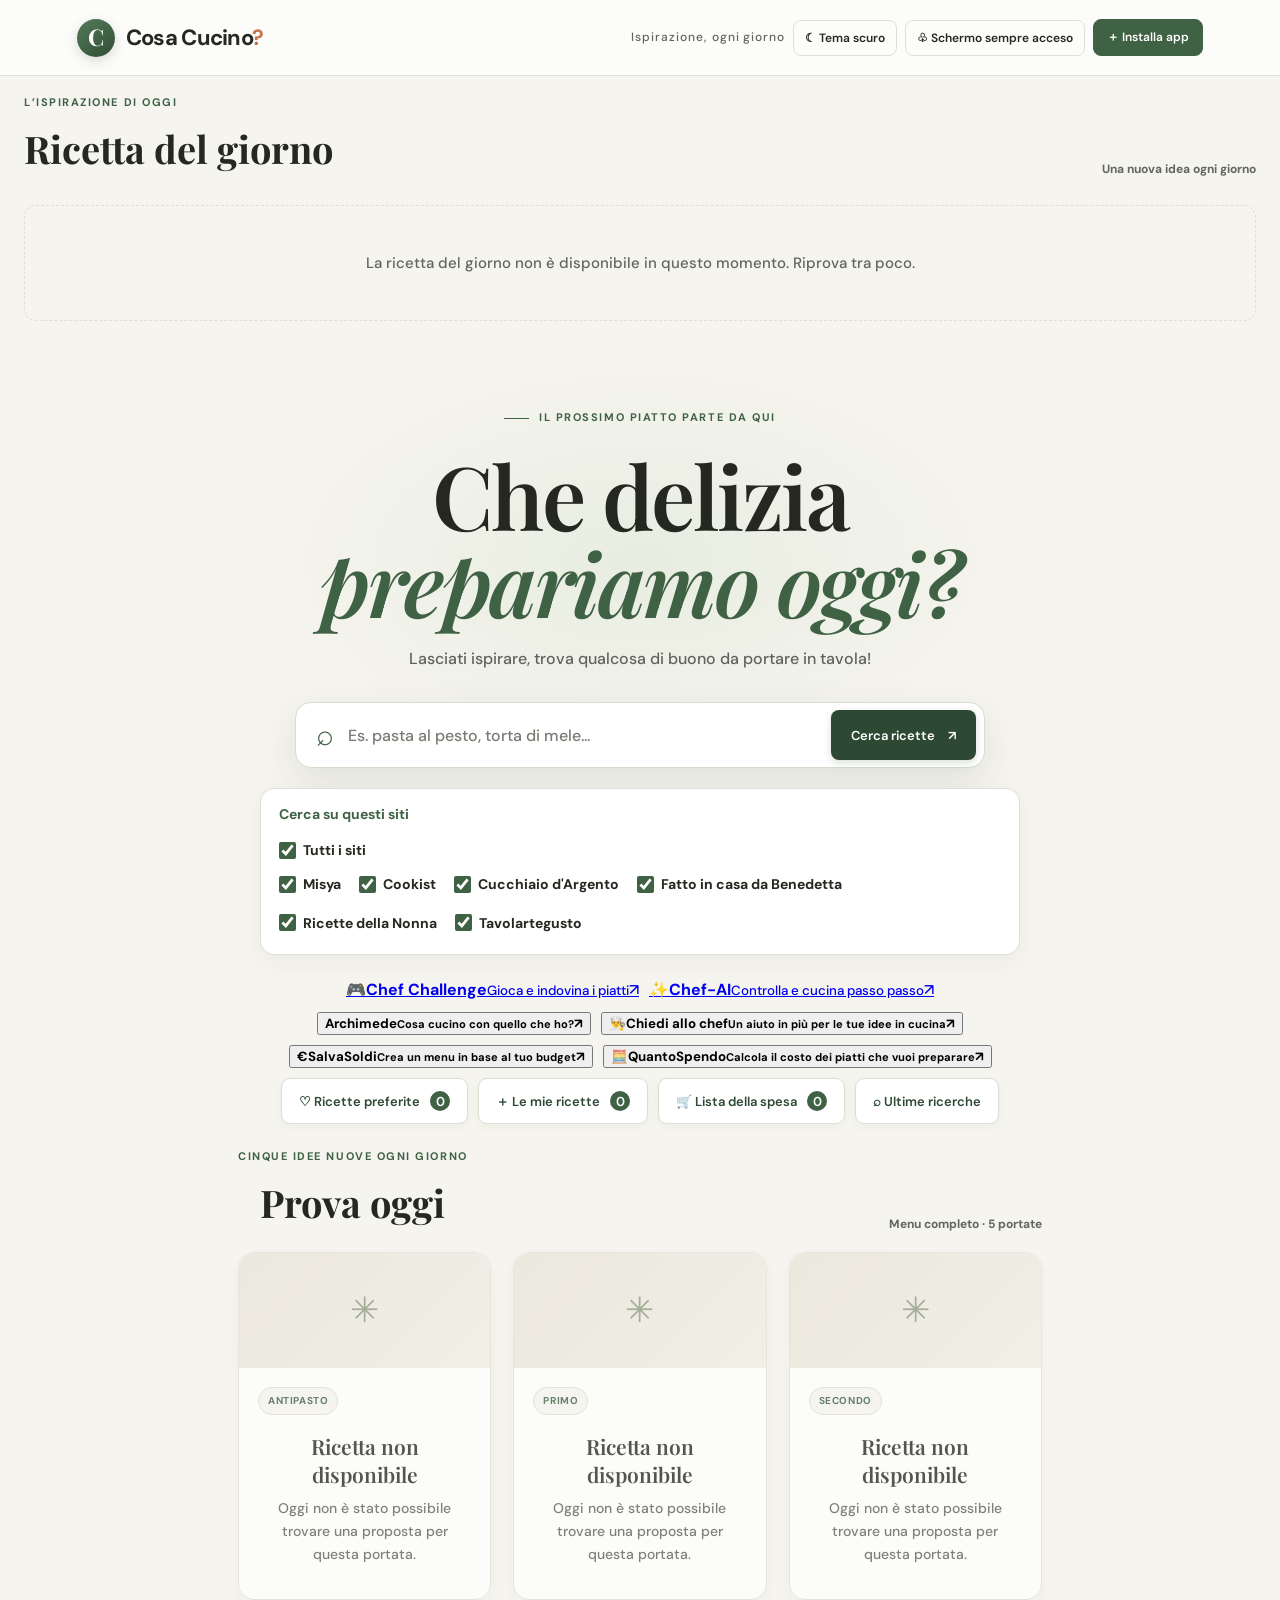
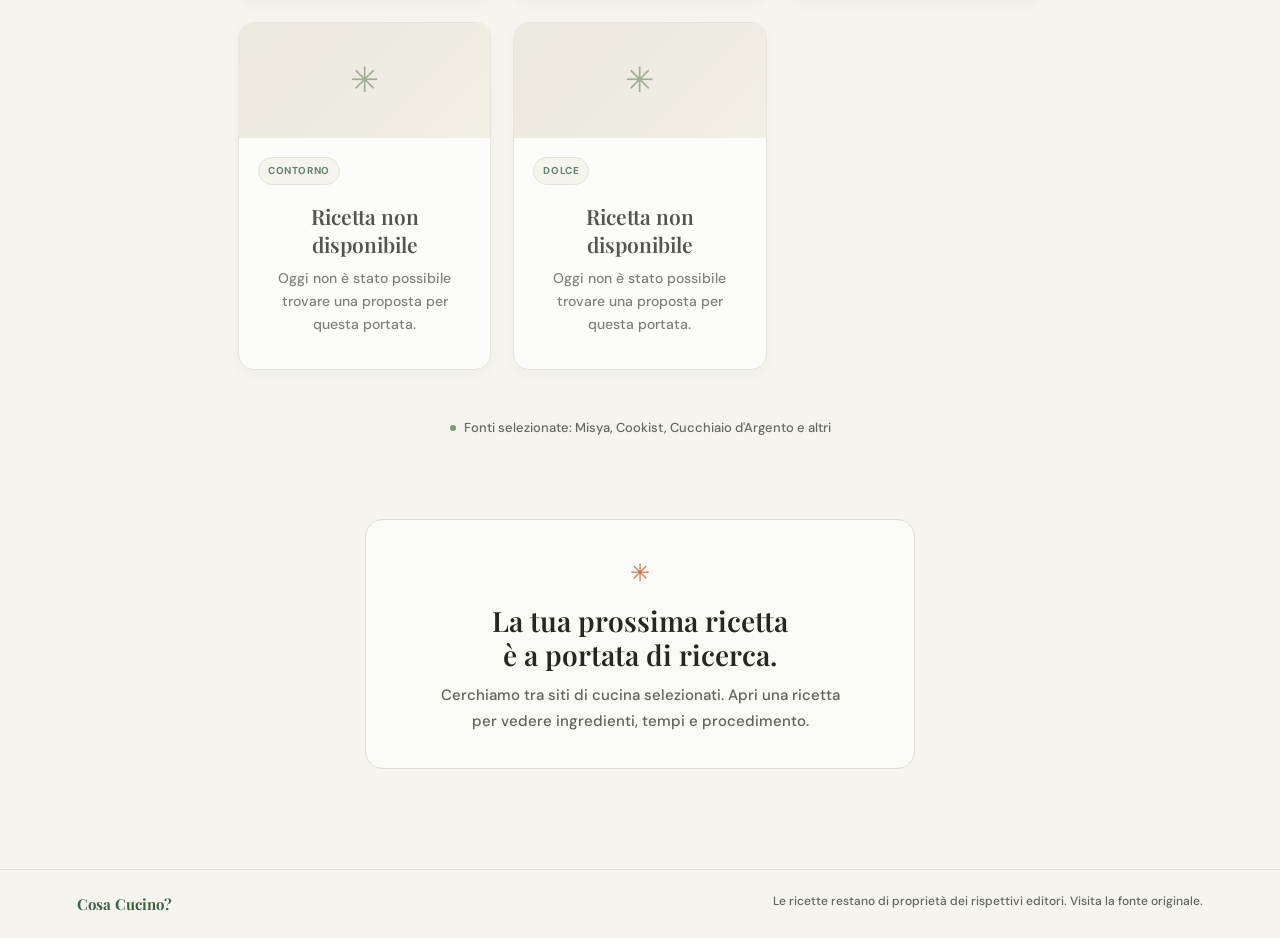
==== commit f29825da: "Add Chef Challenge entry to Recipe Finder home" ====
--- a/public/index.html
+++ b/public/index.html
@@ -12,7 +12,7 @@
   <link rel="preconnect" href="https://fonts.googleapis.com">
   <link rel="preconnect" href="https://fonts.gstatic.com" crossorigin>
   <link href="https://fonts.googleapis.com/css2?family=DM+Sans:wght@400;500;600;700&family=Playfair+Display:wght@600;700&display=swap" rel="stylesheet">
-  <link rel="stylesheet" href="/styles.css?v=59">
+  <link rel="stylesheet" href="/styles.css?v=60">
 </head>
 <body>
   <div id="app-splash" class="app-splash" role="status" aria-live="polite" aria-label="Caricamento di Cosa Cucino?">
@@ -48,7 +48,7 @@
           <label class="site-option"><input type="checkbox" name="search-site" value="tavolartegusto.it" checked> Tavolartegusto</label>
         </div>
       </div>
-      <div class="home-actions"><a class="chefai-home-button" href="/chef-ai.html"><span class="chefai-home-icon" aria-hidden="true">✨</span><span class="chefai-home-copy"><strong>Chef-AI</strong><small>Controlla e cucina passo passo</small></span><span class="chefai-home-arrow" aria-hidden="true">↗</span></a><button id="show-archimede" class="archimede-home-button" type="button"><span class="archimede-home-icon" aria-hidden="true"><img src="/images/archimede.svg" alt=""></span><span><strong>Archimede</strong><small>Cosa cucino con quello che ho?</small></span><span class="chef-home-arrow" aria-hidden="true">↗</span></button><button id="show-chef" class="chef-home-button" type="button"><span class="chef-home-icon" aria-hidden="true">👨‍🍳</span><span class="chef-home-copy"><strong>Chiedi allo chef</strong><small>Un aiuto in più per le tue idee in cucina</small></span><span class="chef-home-arrow" aria-hidden="true">↗</span></button><button id="show-salvasoldi" class="salvasoldi-home-button" type="button"><span class="salvasoldi-home-icon" aria-hidden="true">€</span><span class="salvasoldi-home-copy"><strong>SalvaSoldi</strong><small>Crea un menu in base al tuo budget</small></span><span class="chef-home-arrow" aria-hidden="true">↗</span></button><button id="show-quantospendo" class="quantospendo-home-button" type="button"><span class="quantospendo-home-icon" aria-hidden="true">🧮</span><span class="quantospendo-home-copy"><strong>QuantoSpendo</strong><small>Calcola il costo dei piatti che vuoi preparare</small></span><span class="chef-home-arrow" aria-hidden="true">↗</span></button><button id="show-favorites" class="favorites-home-button" type="button">♡ Ricette preferite <span id="favorites-count">0</span></button><button id="show-personal" class="favorites-home-button" type="button">＋ Le mie ricette <span id="personal-count">0</span></button><button id="show-shopping" class="favorites-home-button" type="button">🛒 Lista della spesa <span id="shopping-count">0</span></button><button id="show-history" class="favorites-home-button" type="button">⌕ Ultime ricerche</button></div>
+      <div class="home-actions"><a class="chefai-home-button" href="/chef-challenge.html"><span class="chefai-home-icon" aria-hidden="true">🎮</span><span class="chefai-home-copy"><strong>Chef Challenge</strong><small>Gioca e indovina i piatti</small></span><span class="chefai-home-arrow" aria-hidden="true">↗</span></a><a class="chefai-home-button" href="/chef-ai.html"><span class="chefai-home-icon" aria-hidden="true">✨</span><span class="chefai-home-copy"><strong>Chef-AI</strong><small>Controlla e cucina passo passo</small></span><span class="chefai-home-arrow" aria-hidden="true">↗</span></a><button id="show-archimede" class="archimede-home-button" type="button"><span class="archimede-home-icon" aria-hidden="true"><img src="/images/archimede.svg" alt=""></span><span><strong>Archimede</strong><small>Cosa cucino con quello che ho?</small></span><span class="chef-home-arrow" aria-hidden="true">↗</span></button><button id="show-chef" class="chef-home-button" type="button"><span class="chef-home-icon" aria-hidden="true">👨‍🍳</span><span class="chef-home-copy"><strong>Chiedi allo chef</strong><small>Un aiuto in più per le tue idee in cucina</small></span><span class="chef-home-arrow" aria-hidden="true">↗</span></button><button id="show-salvasoldi" class="salvasoldi-home-button" type="button"><span class="salvasoldi-home-icon" aria-hidden="true">€</span><span class="salvasoldi-home-copy"><strong>SalvaSoldi</strong><small>Crea un menu in base al tuo budget</small></span><span class="chef-home-arrow" aria-hidden="true">↗</span></button><button id="show-quantospendo" class="quantospendo-home-button" type="button"><span class="quantospendo-home-icon" aria-hidden="true">🧮</span><span class="quantospendo-home-copy"><strong>QuantoSpendo</strong><small>Calcola il costo dei piatti che vuoi preparare</small></span><span class="chef-home-arrow" aria-hidden="true">↗</span></button><button id="show-favorites" class="favorites-home-button" type="button">♡ Ricette preferite <span id="favorites-count">0</span></button><button id="show-personal" class="favorites-home-button" type="button">＋ Le mie ricette <span id="personal-count">0</span></button><button id="show-shopping" class="favorites-home-button" type="button">🛒 Lista della spesa <span id="shopping-count">0</span></button><button id="show-history" class="favorites-home-button" type="button">⌕ Ultime ricerche</button></div>
       <section class="try-recipes-section" aria-labelledby="try-recipes-title"><div class="section-heading"><div><div class="eyebrow">CINQUE IDEE NUOVE OGNI GIORNO</div><h2 id="try-recipes-title">Prova oggi</h2></div><span id="try-recipes-count" class="result-count">5 ricette da scoprire</span></div><div id="try-recipes" class="results-grid"><div class="empty-state">Sto preparando le idee di oggi...</div></div></section>
       <div class="source-line"><span class="source-dot"></span> Fonti selezionate: Misya, Cookist, Cucchiaio d'Argento e altri</div>
     </section>
@@ -176,7 +176,7 @@
   </div>
   <div id="toast" class="toast" role="status" aria-live="polite"></div>
   <footer><span>Cosa Cucino?</span><span>Le ricette restano di proprietà dei rispettivi editori. Visita la fonte originale.</span></footer>
-  <script src="/app.js?v=52" defer></script>
+  <script src="/app.js?v=53" defer></script>
   <script src="/salvasoldi.js?v=5" defer></script>
 </body>
 </html>
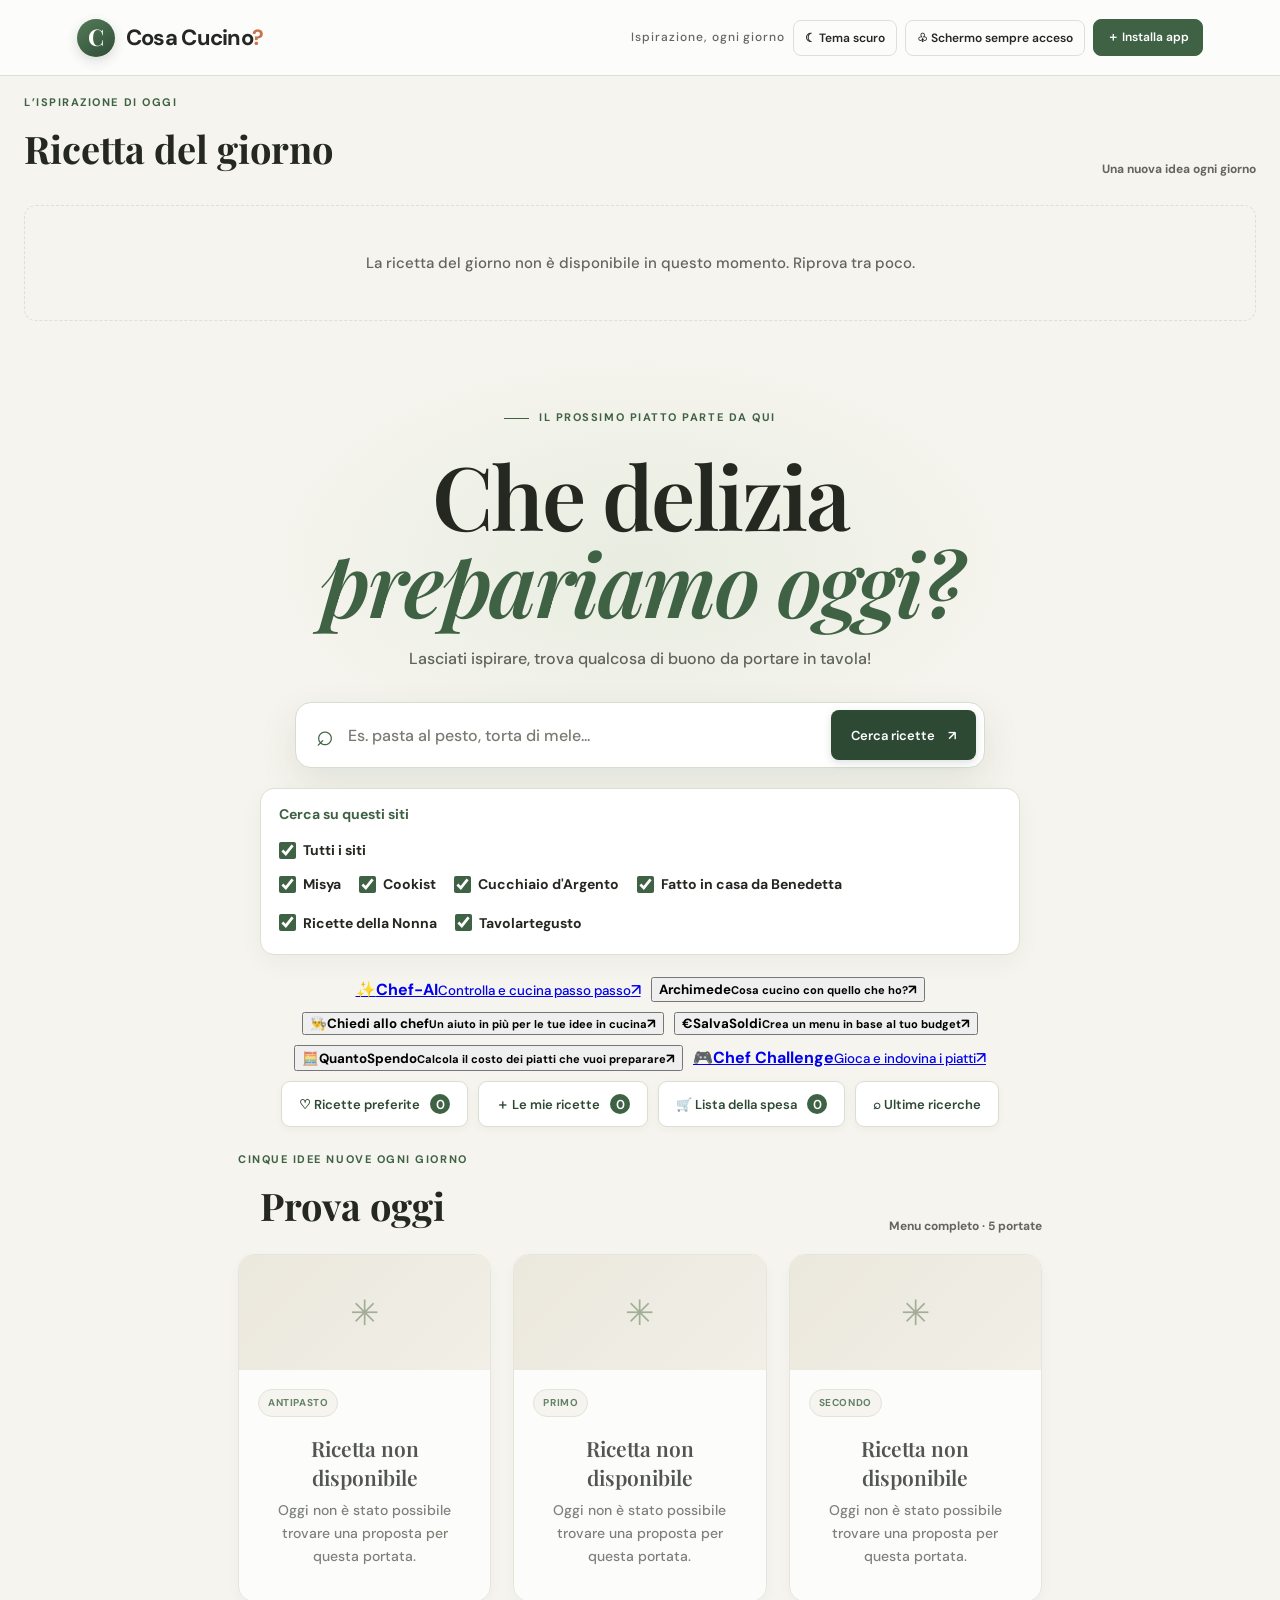
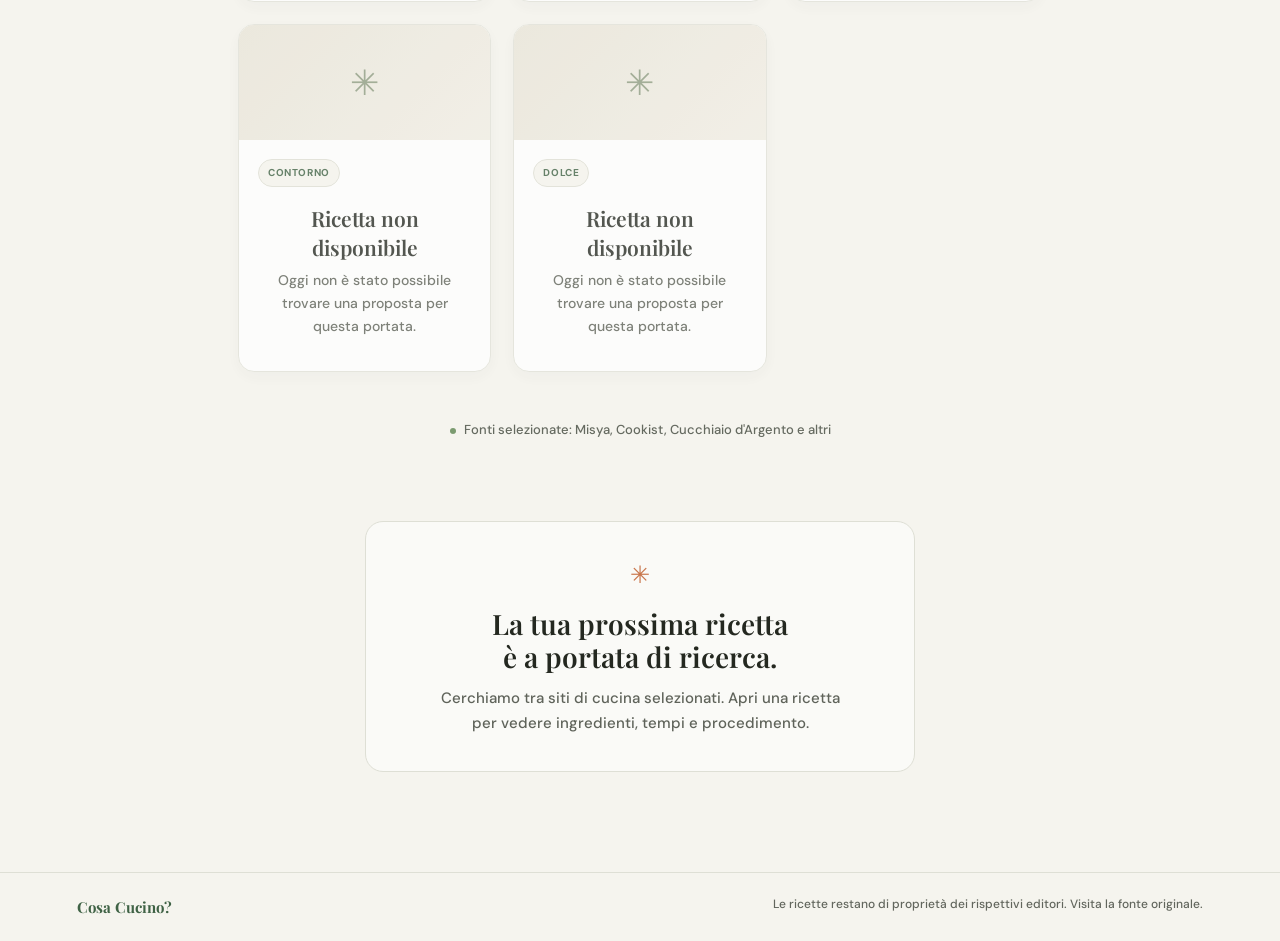
==== commit 44b43818: "Move Chef Challenge link below QuantoSpendo" ====
--- a/public/index.html
+++ b/public/index.html
@@ -48,7 +48,7 @@
           <label class="site-option"><input type="checkbox" name="search-site" value="tavolartegusto.it" checked> Tavolartegusto</label>
         </div>
       </div>
-      <div class="home-actions"><a class="chefai-home-button" href="/chef-challenge.html"><span class="chefai-home-icon" aria-hidden="true">🎮</span><span class="chefai-home-copy"><strong>Chef Challenge</strong><small>Gioca e indovina i piatti</small></span><span class="chefai-home-arrow" aria-hidden="true">↗</span></a><a class="chefai-home-button" href="/chef-ai.html"><span class="chefai-home-icon" aria-hidden="true">✨</span><span class="chefai-home-copy"><strong>Chef-AI</strong><small>Controlla e cucina passo passo</small></span><span class="chefai-home-arrow" aria-hidden="true">↗</span></a><button id="show-archimede" class="archimede-home-button" type="button"><span class="archimede-home-icon" aria-hidden="true"><img src="/images/archimede.svg" alt=""></span><span><strong>Archimede</strong><small>Cosa cucino con quello che ho?</small></span><span class="chef-home-arrow" aria-hidden="true">↗</span></button><button id="show-chef" class="chef-home-button" type="button"><span class="chef-home-icon" aria-hidden="true">👨‍🍳</span><span class="chef-home-copy"><strong>Chiedi allo chef</strong><small>Un aiuto in più per le tue idee in cucina</small></span><span class="chef-home-arrow" aria-hidden="true">↗</span></button><button id="show-salvasoldi" class="salvasoldi-home-button" type="button"><span class="salvasoldi-home-icon" aria-hidden="true">€</span><span class="salvasoldi-home-copy"><strong>SalvaSoldi</strong><small>Crea un menu in base al tuo budget</small></span><span class="chef-home-arrow" aria-hidden="true">↗</span></button><button id="show-quantospendo" class="quantospendo-home-button" type="button"><span class="quantospendo-home-icon" aria-hidden="true">🧮</span><span class="quantospendo-home-copy"><strong>QuantoSpendo</strong><small>Calcola il costo dei piatti che vuoi preparare</small></span><span class="chef-home-arrow" aria-hidden="true">↗</span></button><button id="show-favorites" class="favorites-home-button" type="button">♡ Ricette preferite <span id="favorites-count">0</span></button><button id="show-personal" class="favorites-home-button" type="button">＋ Le mie ricette <span id="personal-count">0</span></button><button id="show-shopping" class="favorites-home-button" type="button">🛒 Lista della spesa <span id="shopping-count">0</span></button><button id="show-history" class="favorites-home-button" type="button">⌕ Ultime ricerche</button></div>
+      <div class="home-actions"><a class="chefai-home-button" href="/chef-ai.html"><span class="chefai-home-icon" aria-hidden="true">✨</span><span class="chefai-home-copy"><strong>Chef-AI</strong><small>Controlla e cucina passo passo</small></span><span class="chefai-home-arrow" aria-hidden="true">↗</span></a><button id="show-archimede" class="archimede-home-button" type="button"><span class="archimede-home-icon" aria-hidden="true"><img src="/images/archimede.svg" alt=""></span><span><strong>Archimede</strong><small>Cosa cucino con quello che ho?</small></span><span class="chef-home-arrow" aria-hidden="true">↗</span></button><button id="show-chef" class="chef-home-button" type="button"><span class="chef-home-icon" aria-hidden="true">👨‍🍳</span><span class="chef-home-copy"><strong>Chiedi allo chef</strong><small>Un aiuto in più per le tue idee in cucina</small></span><span class="chef-home-arrow" aria-hidden="true">↗</span></button><button id="show-salvasoldi" class="salvasoldi-home-button" type="button"><span class="salvasoldi-home-icon" aria-hidden="true">€</span><span class="salvasoldi-home-copy"><strong>SalvaSoldi</strong><small>Crea un menu in base al tuo budget</small></span><span class="chef-home-arrow" aria-hidden="true">↗</span></button><button id="show-quantospendo" class="quantospendo-home-button" type="button"><span class="quantospendo-home-icon" aria-hidden="true">🧮</span><span class="quantospendo-home-copy"><strong>QuantoSpendo</strong><small>Calcola il costo dei piatti che vuoi preparare</small></span><span class="chef-home-arrow" aria-hidden="true">↗</span></button><a class="chefai-home-button" href="/chef-challenge.html"><span class="chefai-home-icon" aria-hidden="true">🎮</span><span class="chefai-home-copy"><strong>Chef Challenge</strong><small>Gioca e indovina i piatti</small></span><span class="chefai-home-arrow" aria-hidden="true">↗</span></a><button id="show-favorites" class="favorites-home-button" type="button">♡ Ricette preferite <span id="favorites-count">0</span></button><button id="show-personal" class="favorites-home-button" type="button">＋ Le mie ricette <span id="personal-count">0</span></button><button id="show-shopping" class="favorites-home-button" type="button">🛒 Lista della spesa <span id="shopping-count">0</span></button><button id="show-history" class="favorites-home-button" type="button">⌕ Ultime ricerche</button></div>
       <section class="try-recipes-section" aria-labelledby="try-recipes-title"><div class="section-heading"><div><div class="eyebrow">CINQUE IDEE NUOVE OGNI GIORNO</div><h2 id="try-recipes-title">Prova oggi</h2></div><span id="try-recipes-count" class="result-count">5 ricette da scoprire</span></div><div id="try-recipes" class="results-grid"><div class="empty-state">Sto preparando le idee di oggi...</div></div></section>
       <div class="source-line"><span class="source-dot"></span> Fonti selezionate: Misya, Cookist, Cucchiaio d'Argento e altri</div>
     </section>
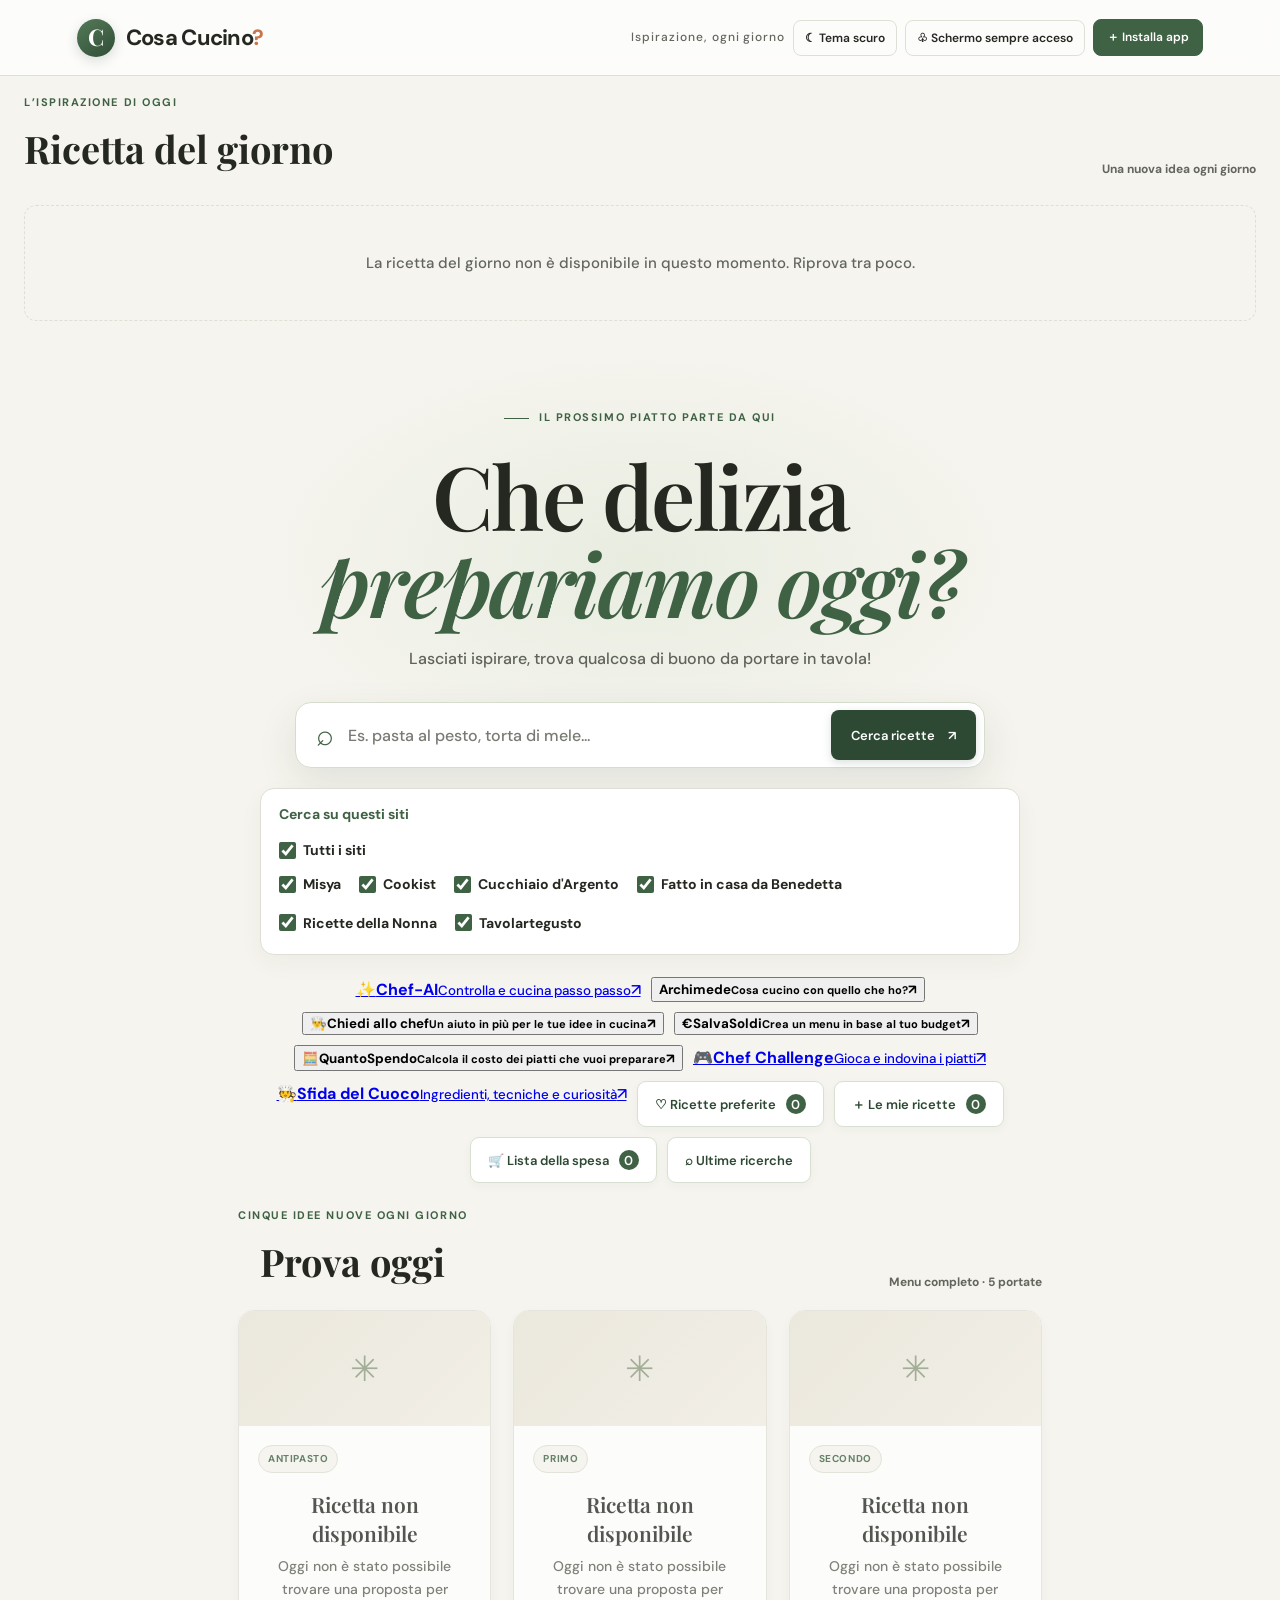
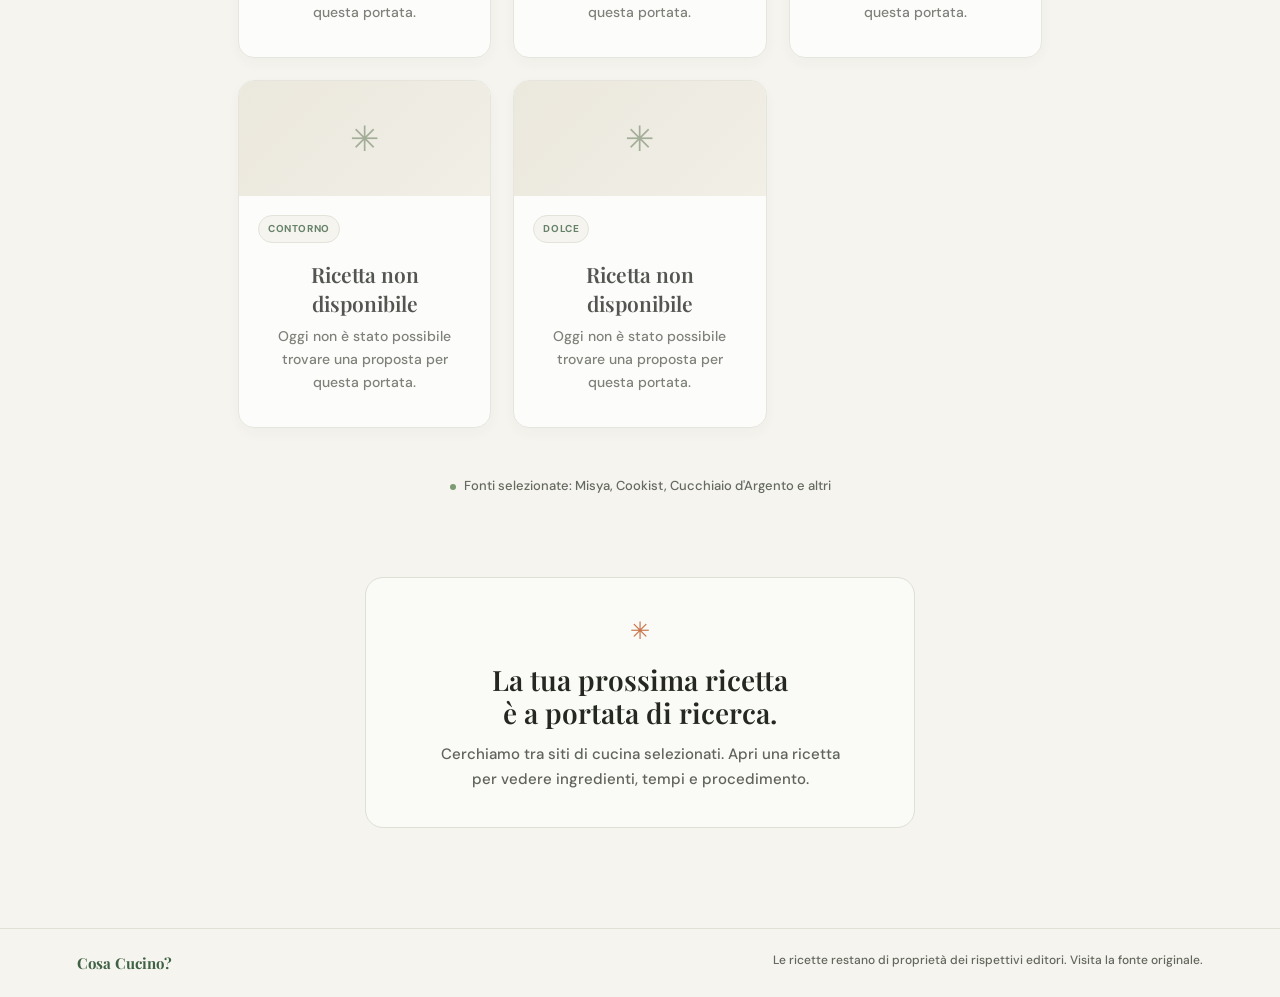
==== commit 02fc1443: "Add Chef Cookoff link to home" ====
--- a/public/index.html
+++ b/public/index.html
@@ -48,7 +48,7 @@
           <label class="site-option"><input type="checkbox" name="search-site" value="tavolartegusto.it" checked> Tavolartegusto</label>
         </div>
       </div>
-      <div class="home-actions"><a class="chefai-home-button" href="/chef-ai.html"><span class="chefai-home-icon" aria-hidden="true">✨</span><span class="chefai-home-copy"><strong>Chef-AI</strong><small>Controlla e cucina passo passo</small></span><span class="chefai-home-arrow" aria-hidden="true">↗</span></a><button id="show-archimede" class="archimede-home-button" type="button"><span class="archimede-home-icon" aria-hidden="true"><img src="/images/archimede.svg" alt=""></span><span><strong>Archimede</strong><small>Cosa cucino con quello che ho?</small></span><span class="chef-home-arrow" aria-hidden="true">↗</span></button><button id="show-chef" class="chef-home-button" type="button"><span class="chef-home-icon" aria-hidden="true">👨‍🍳</span><span class="chef-home-copy"><strong>Chiedi allo chef</strong><small>Un aiuto in più per le tue idee in cucina</small></span><span class="chef-home-arrow" aria-hidden="true">↗</span></button><button id="show-salvasoldi" class="salvasoldi-home-button" type="button"><span class="salvasoldi-home-icon" aria-hidden="true">€</span><span class="salvasoldi-home-copy"><strong>SalvaSoldi</strong><small>Crea un menu in base al tuo budget</small></span><span class="chef-home-arrow" aria-hidden="true">↗</span></button><button id="show-quantospendo" class="quantospendo-home-button" type="button"><span class="quantospendo-home-icon" aria-hidden="true">🧮</span><span class="quantospendo-home-copy"><strong>QuantoSpendo</strong><small>Calcola il costo dei piatti che vuoi preparare</small></span><span class="chef-home-arrow" aria-hidden="true">↗</span></button><a class="chefai-home-button" href="/chef-challenge.html"><span class="chefai-home-icon" aria-hidden="true">🎮</span><span class="chefai-home-copy"><strong>Chef Challenge</strong><small>Gioca e indovina i piatti</small></span><span class="chefai-home-arrow" aria-hidden="true">↗</span></a><button id="show-favorites" class="favorites-home-button" type="button">♡ Ricette preferite <span id="favorites-count">0</span></button><button id="show-personal" class="favorites-home-button" type="button">＋ Le mie ricette <span id="personal-count">0</span></button><button id="show-shopping" class="favorites-home-button" type="button">🛒 Lista della spesa <span id="shopping-count">0</span></button><button id="show-history" class="favorites-home-button" type="button">⌕ Ultime ricerche</button></div>
+      <div class="home-actions"><a class="chefai-home-button" href="/chef-ai.html"><span class="chefai-home-icon" aria-hidden="true">✨</span><span class="chefai-home-copy"><strong>Chef-AI</strong><small>Controlla e cucina passo passo</small></span><span class="chefai-home-arrow" aria-hidden="true">↗</span></a><button id="show-archimede" class="archimede-home-button" type="button"><span class="archimede-home-icon" aria-hidden="true"><img src="/images/archimede.svg" alt=""></span><span><strong>Archimede</strong><small>Cosa cucino con quello che ho?</small></span><span class="chef-home-arrow" aria-hidden="true">↗</span></button><button id="show-chef" class="chef-home-button" type="button"><span class="chef-home-icon" aria-hidden="true">👨‍🍳</span><span class="chef-home-copy"><strong>Chiedi allo chef</strong><small>Un aiuto in più per le tue idee in cucina</small></span><span class="chef-home-arrow" aria-hidden="true">↗</span></button><button id="show-salvasoldi" class="salvasoldi-home-button" type="button"><span class="salvasoldi-home-icon" aria-hidden="true">€</span><span class="salvasoldi-home-copy"><strong>SalvaSoldi</strong><small>Crea un menu in base al tuo budget</small></span><span class="chef-home-arrow" aria-hidden="true">↗</span></button><button id="show-quantospendo" class="quantospendo-home-button" type="button"><span class="quantospendo-home-icon" aria-hidden="true">🧮</span><span class="quantospendo-home-copy"><strong>QuantoSpendo</strong><small>Calcola il costo dei piatti che vuoi preparare</small></span><span class="chef-home-arrow" aria-hidden="true">↗</span></button><a class="chefai-home-button" href="/chef-challenge.html"><span class="chefai-home-icon" aria-hidden="true">🎮</span><span class="chefai-home-copy"><strong>Chef Challenge</strong><small>Gioca e indovina i piatti</small></span><span class="chefai-home-arrow" aria-hidden="true">↗</span></a><a class="chefai-home-button" href="/chef-cookoff.html"><span class="chefai-home-icon" aria-hidden="true">🧑‍🍳</span><span class="chefai-home-copy"><strong>Sfida del Cuoco</strong><small>Ingredienti, tecniche e curiosità</small></span><span class="chefai-home-arrow" aria-hidden="true">↗</span></a><button id="show-favorites" class="favorites-home-button" type="button">♡ Ricette preferite <span id="favorites-count">0</span></button><button id="show-personal" class="favorites-home-button" type="button">＋ Le mie ricette <span id="personal-count">0</span></button><button id="show-shopping" class="favorites-home-button" type="button">🛒 Lista della spesa <span id="shopping-count">0</span></button><button id="show-history" class="favorites-home-button" type="button">⌕ Ultime ricerche</button></div>
       <section class="try-recipes-section" aria-labelledby="try-recipes-title"><div class="section-heading"><div><div class="eyebrow">CINQUE IDEE NUOVE OGNI GIORNO</div><h2 id="try-recipes-title">Prova oggi</h2></div><span id="try-recipes-count" class="result-count">5 ricette da scoprire</span></div><div id="try-recipes" class="results-grid"><div class="empty-state">Sto preparando le idee di oggi...</div></div></section>
       <div class="source-line"><span class="source-dot"></span> Fonti selezionate: Misya, Cookist, Cucchiaio d'Argento e altri</div>
     </section>
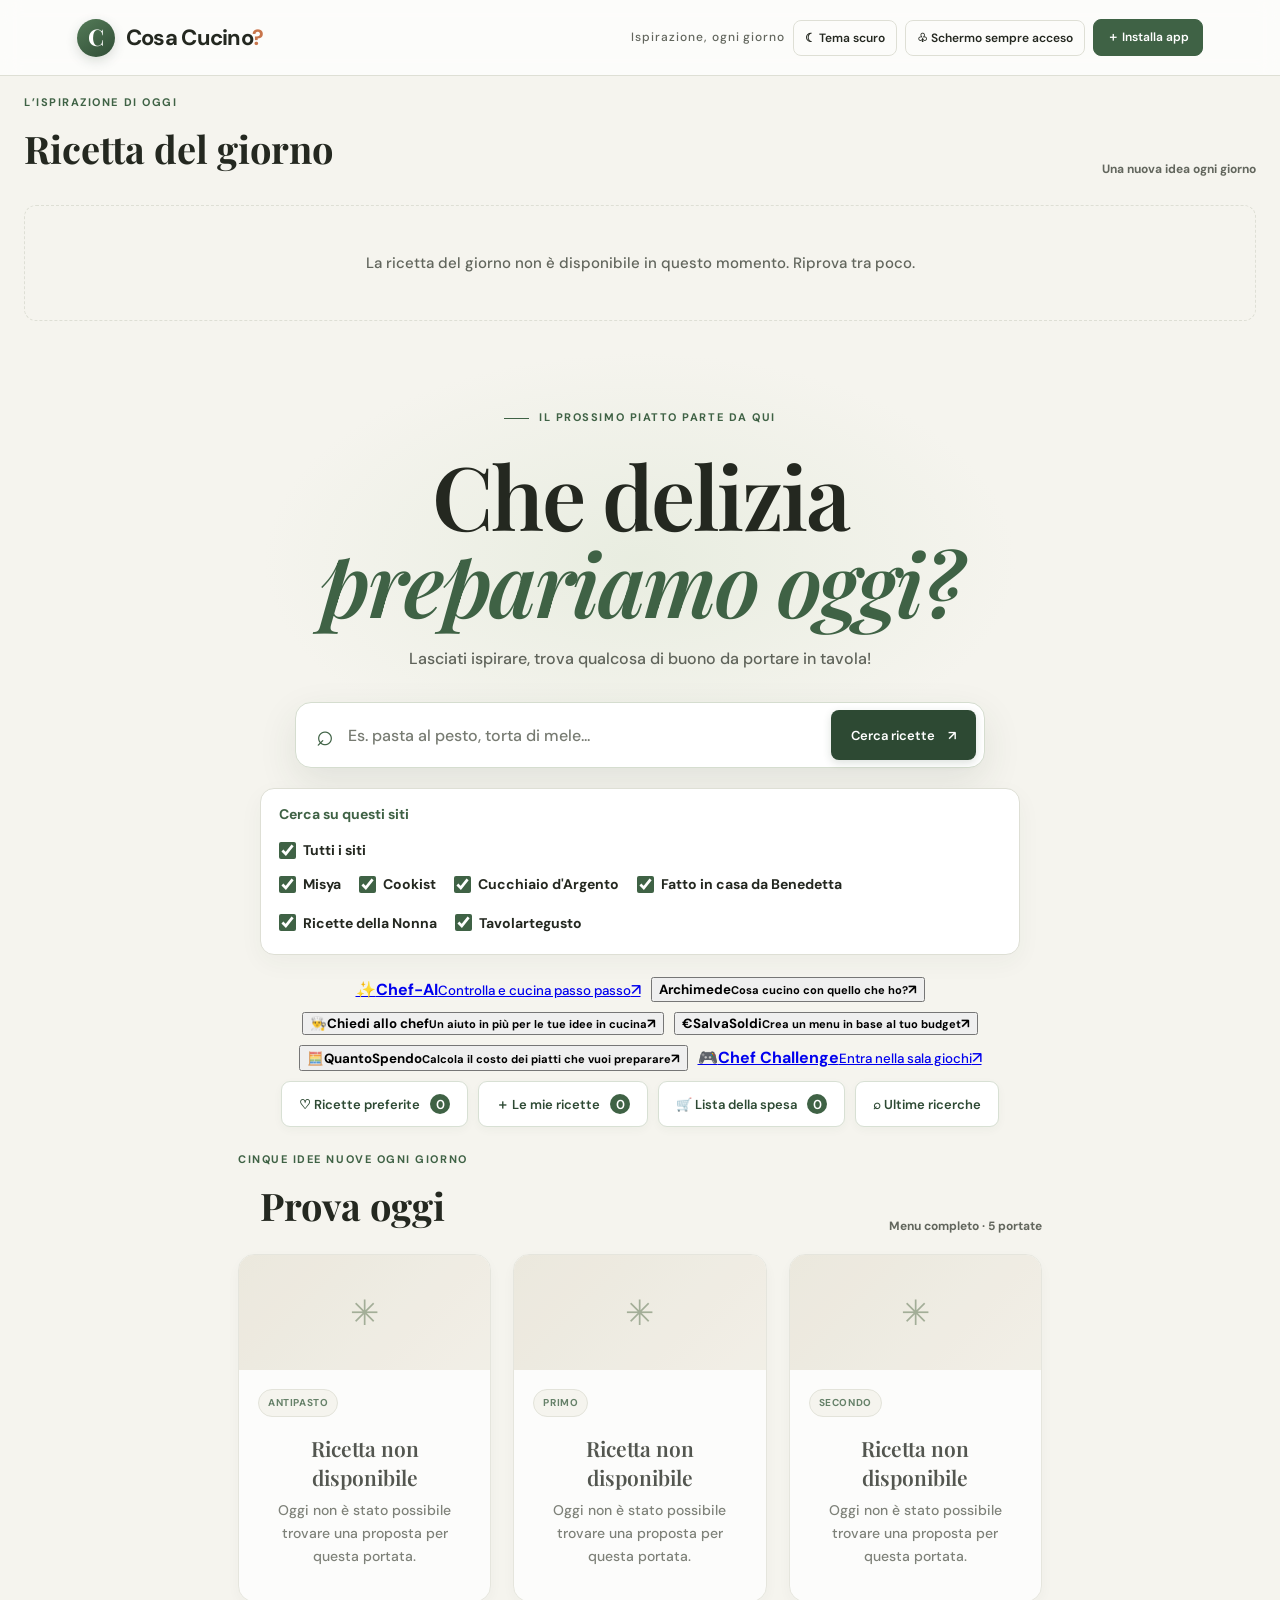
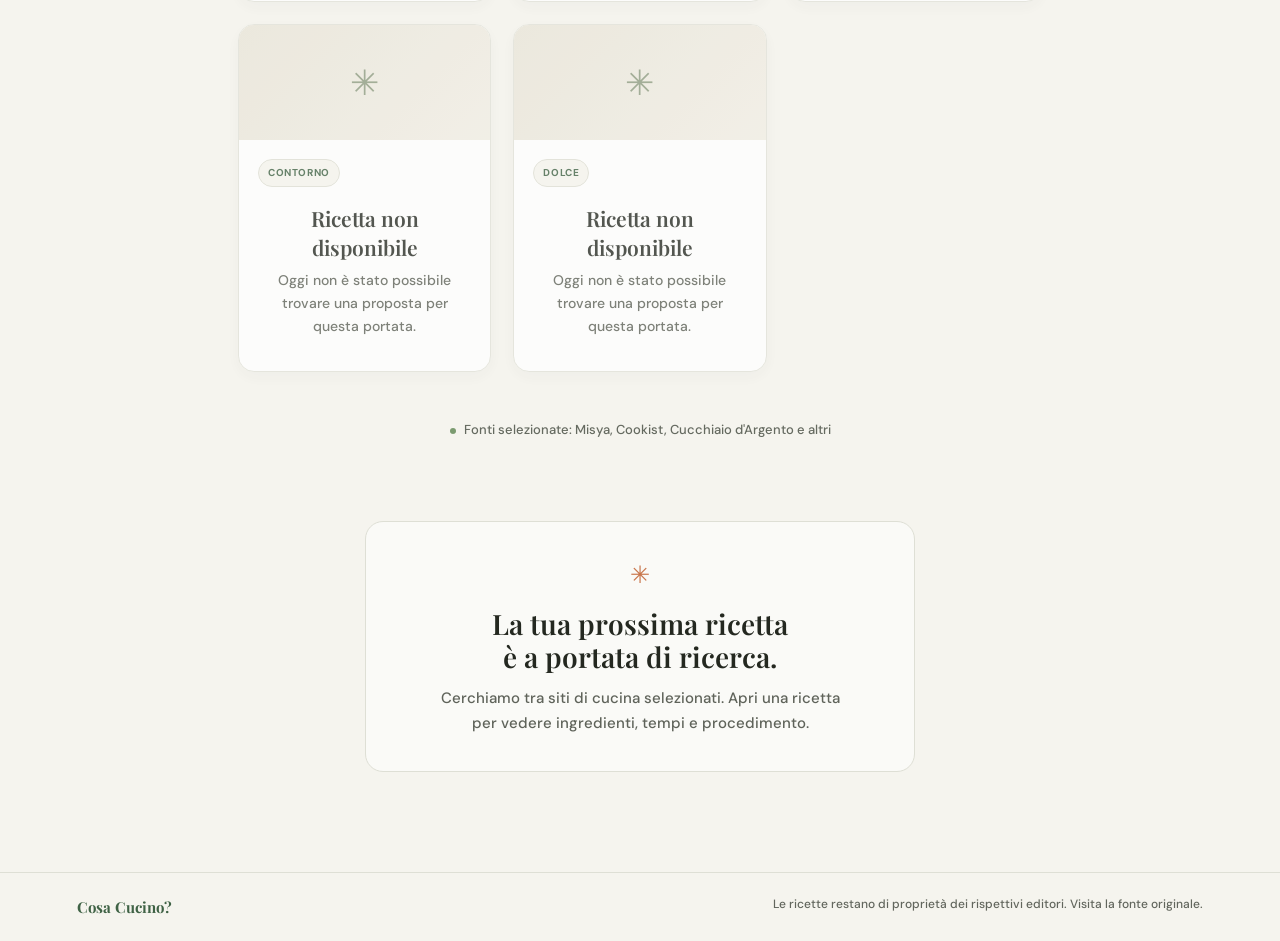
==== commit b5219d75: "Keep only Chef Challenge games hub button on home" ====
--- a/public/index.html
+++ b/public/index.html
@@ -48,7 +48,7 @@
           <label class="site-option"><input type="checkbox" name="search-site" value="tavolartegusto.it" checked> Tavolartegusto</label>
         </div>
       </div>
-      <div class="home-actions"><a class="chefai-home-button" href="/chef-ai.html"><span class="chefai-home-icon" aria-hidden="true">✨</span><span class="chefai-home-copy"><strong>Chef-AI</strong><small>Controlla e cucina passo passo</small></span><span class="chefai-home-arrow" aria-hidden="true">↗</span></a><button id="show-archimede" class="archimede-home-button" type="button"><span class="archimede-home-icon" aria-hidden="true"><img src="/images/archimede.svg" alt=""></span><span><strong>Archimede</strong><small>Cosa cucino con quello che ho?</small></span><span class="chef-home-arrow" aria-hidden="true">↗</span></button><button id="show-chef" class="chef-home-button" type="button"><span class="chef-home-icon" aria-hidden="true">👨‍🍳</span><span class="chef-home-copy"><strong>Chiedi allo chef</strong><small>Un aiuto in più per le tue idee in cucina</small></span><span class="chef-home-arrow" aria-hidden="true">↗</span></button><button id="show-salvasoldi" class="salvasoldi-home-button" type="button"><span class="salvasoldi-home-icon" aria-hidden="true">€</span><span class="salvasoldi-home-copy"><strong>SalvaSoldi</strong><small>Crea un menu in base al tuo budget</small></span><span class="chef-home-arrow" aria-hidden="true">↗</span></button><button id="show-quantospendo" class="quantospendo-home-button" type="button"><span class="quantospendo-home-icon" aria-hidden="true">🧮</span><span class="quantospendo-home-copy"><strong>QuantoSpendo</strong><small>Calcola il costo dei piatti che vuoi preparare</small></span><span class="chef-home-arrow" aria-hidden="true">↗</span></button><a class="chefai-home-button" href="/chef-challenge.html"><span class="chefai-home-icon" aria-hidden="true">🎮</span><span class="chefai-home-copy"><strong>Chef Challenge</strong><small>Gioca e indovina i piatti</small></span><span class="chefai-home-arrow" aria-hidden="true">↗</span></a><a class="chefai-home-button" href="/chef-cookoff.html"><span class="chefai-home-icon" aria-hidden="true">🧑‍🍳</span><span class="chefai-home-copy"><strong>Sfida del Cuoco</strong><small>Ingredienti, tecniche e curiosità</small></span><span class="chefai-home-arrow" aria-hidden="true">↗</span></a><button id="show-favorites" class="favorites-home-button" type="button">♡ Ricette preferite <span id="favorites-count">0</span></button><button id="show-personal" class="favorites-home-button" type="button">＋ Le mie ricette <span id="personal-count">0</span></button><button id="show-shopping" class="favorites-home-button" type="button">🛒 Lista della spesa <span id="shopping-count">0</span></button><button id="show-history" class="favorites-home-button" type="button">⌕ Ultime ricerche</button></div>
+      <div class="home-actions"><a class="chefai-home-button" href="/chef-ai.html"><span class="chefai-home-icon" aria-hidden="true">✨</span><span class="chefai-home-copy"><strong>Chef-AI</strong><small>Controlla e cucina passo passo</small></span><span class="chefai-home-arrow" aria-hidden="true">↗</span></a><button id="show-archimede" class="archimede-home-button" type="button"><span class="archimede-home-icon" aria-hidden="true"><img src="/images/archimede.svg" alt=""></span><span><strong>Archimede</strong><small>Cosa cucino con quello che ho?</small></span><span class="chef-home-arrow" aria-hidden="true">↗</span></button><button id="show-chef" class="chef-home-button" type="button"><span class="chef-home-icon" aria-hidden="true">👨‍🍳</span><span class="chef-home-copy"><strong>Chiedi allo chef</strong><small>Un aiuto in più per le tue idee in cucina</small></span><span class="chef-home-arrow" aria-hidden="true">↗</span></button><button id="show-salvasoldi" class="salvasoldi-home-button" type="button"><span class="salvasoldi-home-icon" aria-hidden="true">€</span><span class="salvasoldi-home-copy"><strong>SalvaSoldi</strong><small>Crea un menu in base al tuo budget</small></span><span class="chef-home-arrow" aria-hidden="true">↗</span></button><button id="show-quantospendo" class="quantospendo-home-button" type="button"><span class="quantospendo-home-icon" aria-hidden="true">🧮</span><span class="quantospendo-home-copy"><strong>QuantoSpendo</strong><small>Calcola il costo dei piatti che vuoi preparare</small></span><span class="chef-home-arrow" aria-hidden="true">↗</span></button><a class="chefai-home-button" href="/chef-challenge.html"><span class="chefai-home-icon" aria-hidden="true">🎮</span><span class="chefai-home-copy"><strong>Chef Challenge</strong><small>Entra nella sala giochi</small></span><span class="chefai-home-arrow" aria-hidden="true">↗</span></a><button id="show-favorites" class="favorites-home-button" type="button">♡ Ricette preferite <span id="favorites-count">0</span></button><button id="show-personal" class="favorites-home-button" type="button">＋ Le mie ricette <span id="personal-count">0</span></button><button id="show-shopping" class="favorites-home-button" type="button">🛒 Lista della spesa <span id="shopping-count">0</span></button><button id="show-history" class="favorites-home-button" type="button">⌕ Ultime ricerche</button></div>
       <section class="try-recipes-section" aria-labelledby="try-recipes-title"><div class="section-heading"><div><div class="eyebrow">CINQUE IDEE NUOVE OGNI GIORNO</div><h2 id="try-recipes-title">Prova oggi</h2></div><span id="try-recipes-count" class="result-count">5 ricette da scoprire</span></div><div id="try-recipes" class="results-grid"><div class="empty-state">Sto preparando le idee di oggi...</div></div></section>
       <div class="source-line"><span class="source-dot"></span> Fonti selezionate: Misya, Cookist, Cucchiaio d'Argento e altri</div>
     </section>
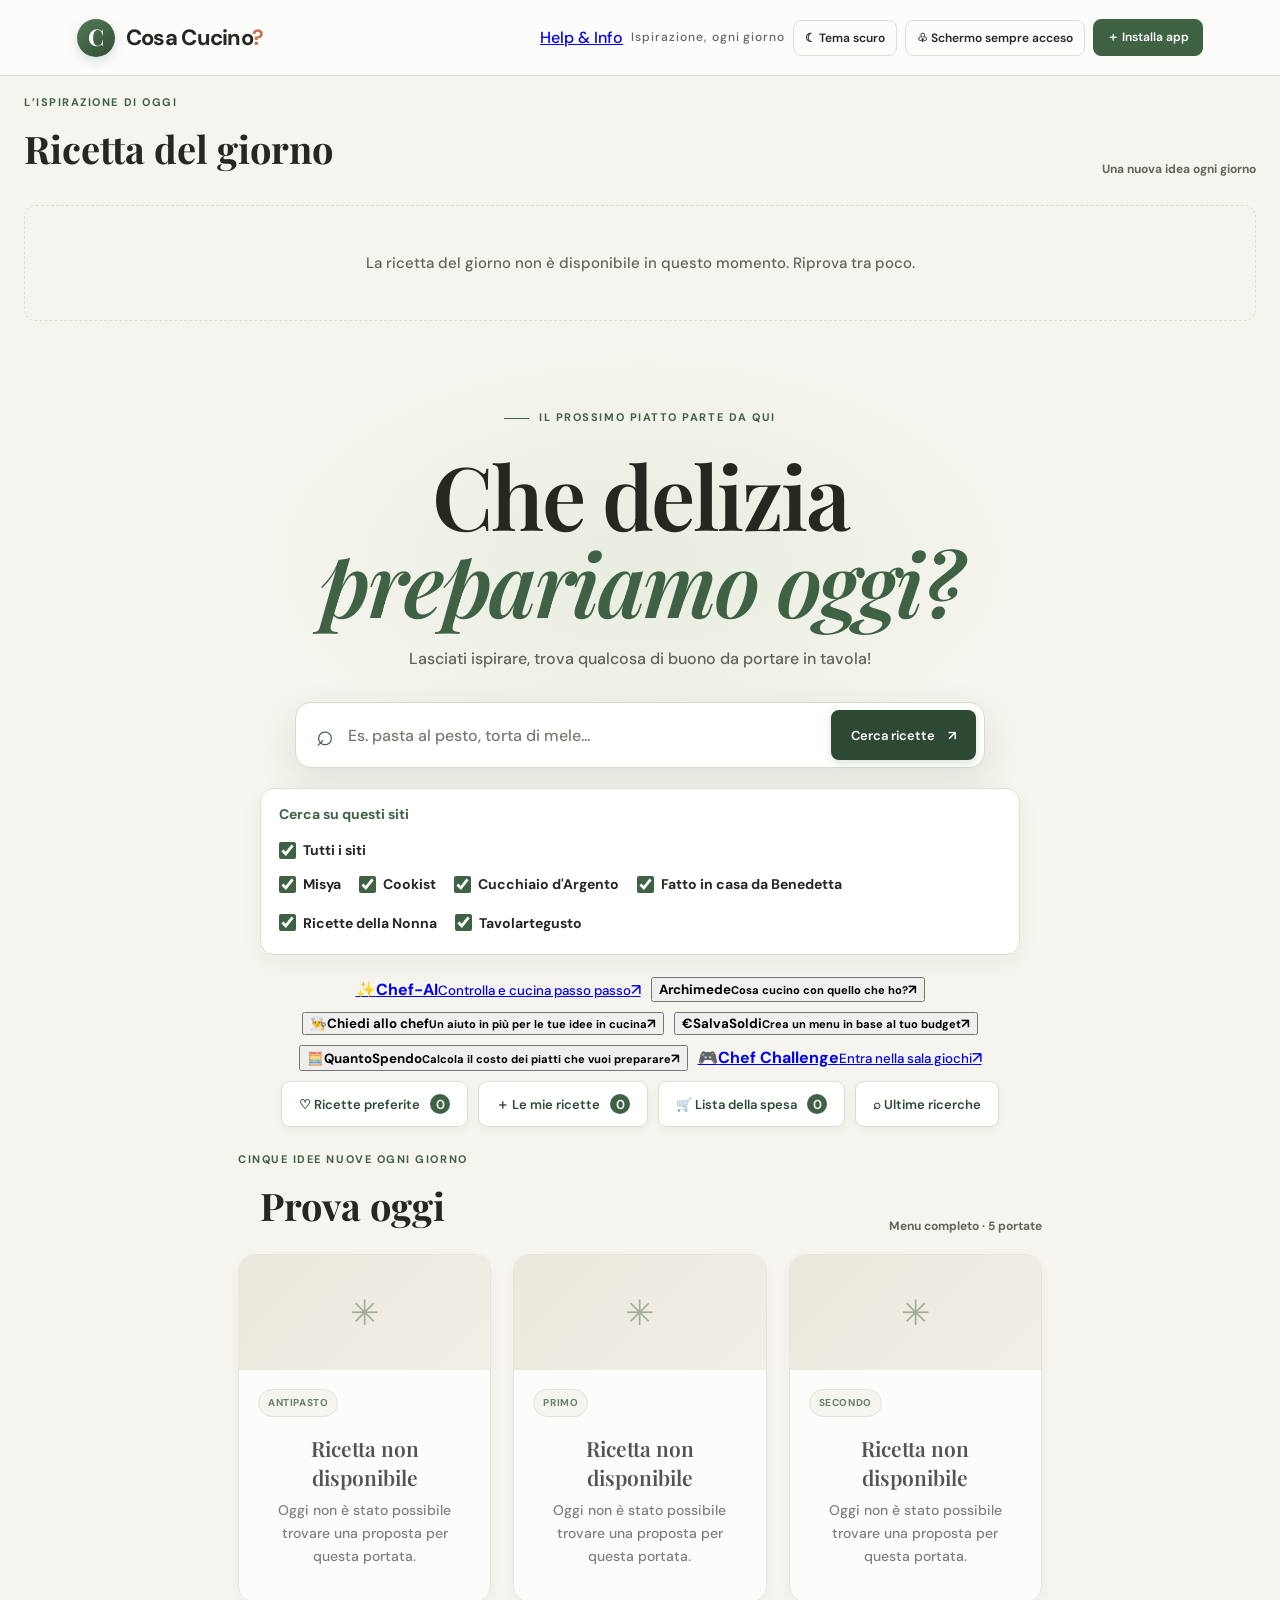
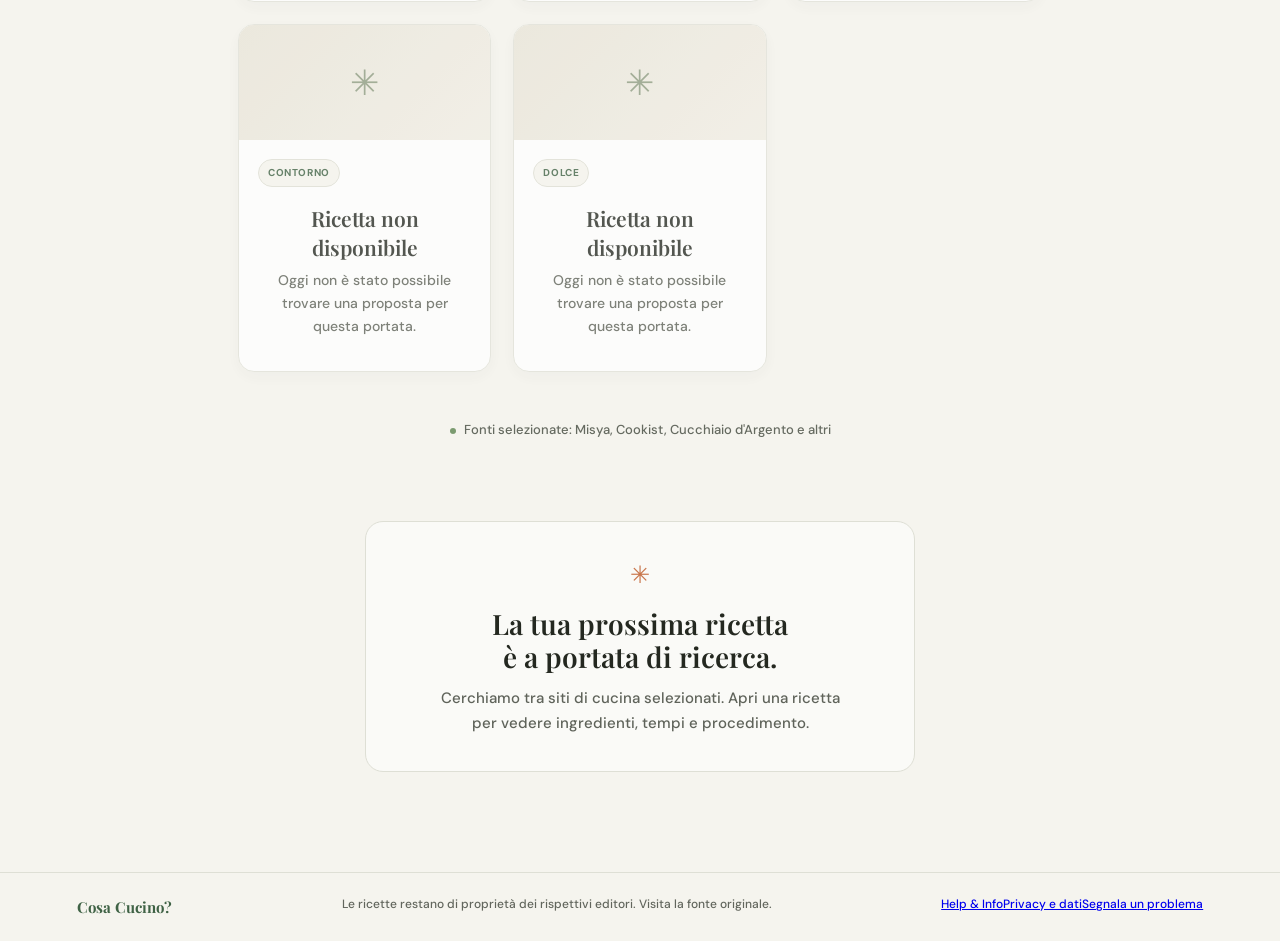
==== commit 418ea123: "Link Help & Info from app navigation and footer" ====
--- a/public/index.html
+++ b/public/index.html
@@ -20,7 +20,7 @@
   </div>
   <header class="topbar">
     <a class="brand" href="/" aria-label="Cosa Cucino? home"><span class="brand-mark">C</span><span>Cosa Cucino<span class="brand-dot">?</span></span></a>
-    <div class="top-actions"><span class="top-note">Ispirazione, ogni giorno</span><button id="theme-toggle" class="utility-toggle" type="button" aria-pressed="false">☾ Tema scuro</button><button id="wake-toggle" class="utility-toggle" type="button" aria-pressed="false">♧ Schermo sempre acceso</button><button id="install-app" class="install-app-button" type="button">＋ Installa app</button></div>
+    <div class="top-actions"><a class="help-nav-link" href="/help.html">Help &amp; Info</a><span class="top-note">Ispirazione, ogni giorno</span><button id="theme-toggle" class="utility-toggle" type="button" aria-pressed="false">☾ Tema scuro</button><button id="wake-toggle" class="utility-toggle" type="button" aria-pressed="false">♧ Schermo sempre acceso</button><button id="install-app" class="install-app-button" type="button">＋ Installa app</button></div>
   </header>
   <main>
     <section id="daily-recipe-section" class="results-section daily-recipe-section">
@@ -175,7 +175,7 @@
     </article>
   </div>
   <div id="toast" class="toast" role="status" aria-live="polite"></div>
-  <footer><span>Cosa Cucino?</span><span>Le ricette restano di proprietà dei rispettivi editori. Visita la fonte originale.</span></footer>
+  <footer><span>Cosa Cucino?</span><span>Le ricette restano di proprietà dei rispettivi editori. Visita la fonte originale.</span><nav class="footer-links" aria-label="Informazioni"><a href="/help.html">Help &amp; Info</a><a href="/help.html#privacy">Privacy e dati</a><a href="https://github.com/Marco19666/Recipe-finder/issues" target="_blank" rel="noopener noreferrer">Segnala un problema</a></nav></footer>
   <script src="/app.js?v=53" defer></script>
   <script src="/salvasoldi.js?v=5" defer></script>
 </body>
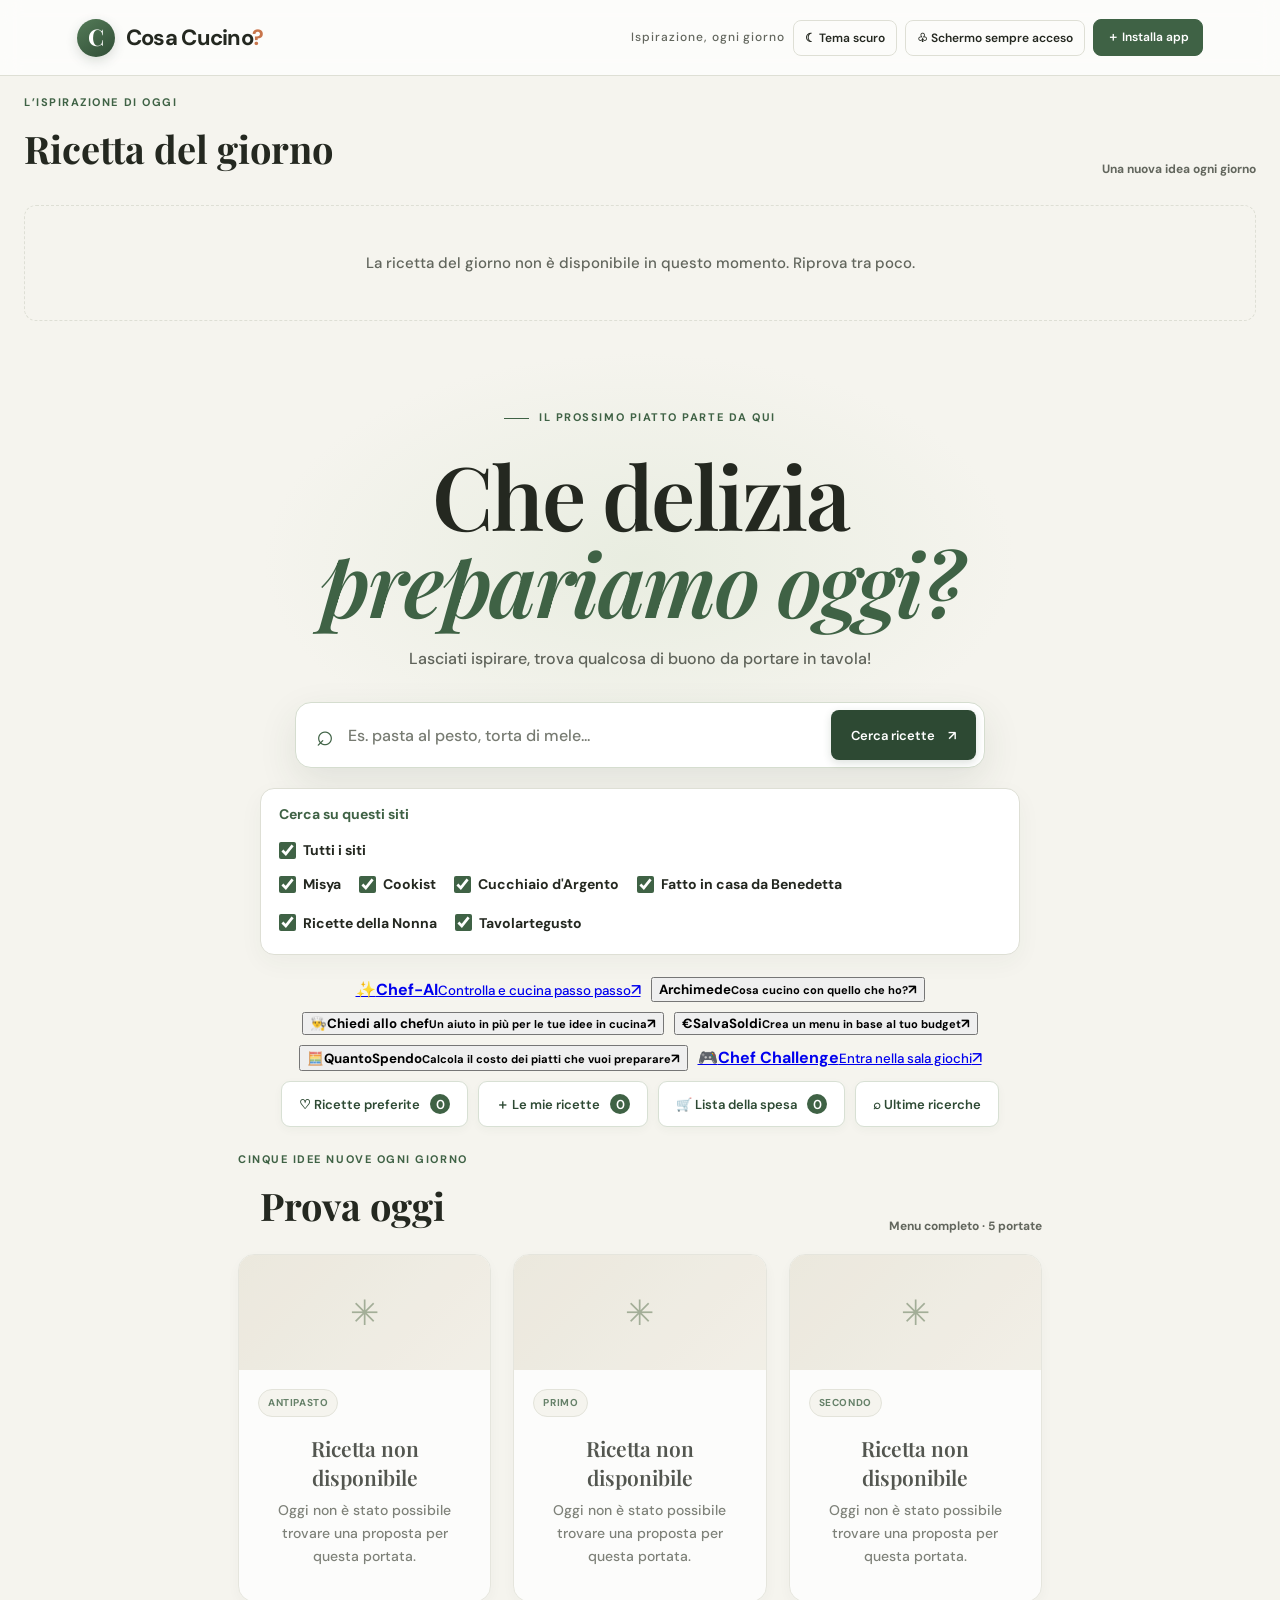
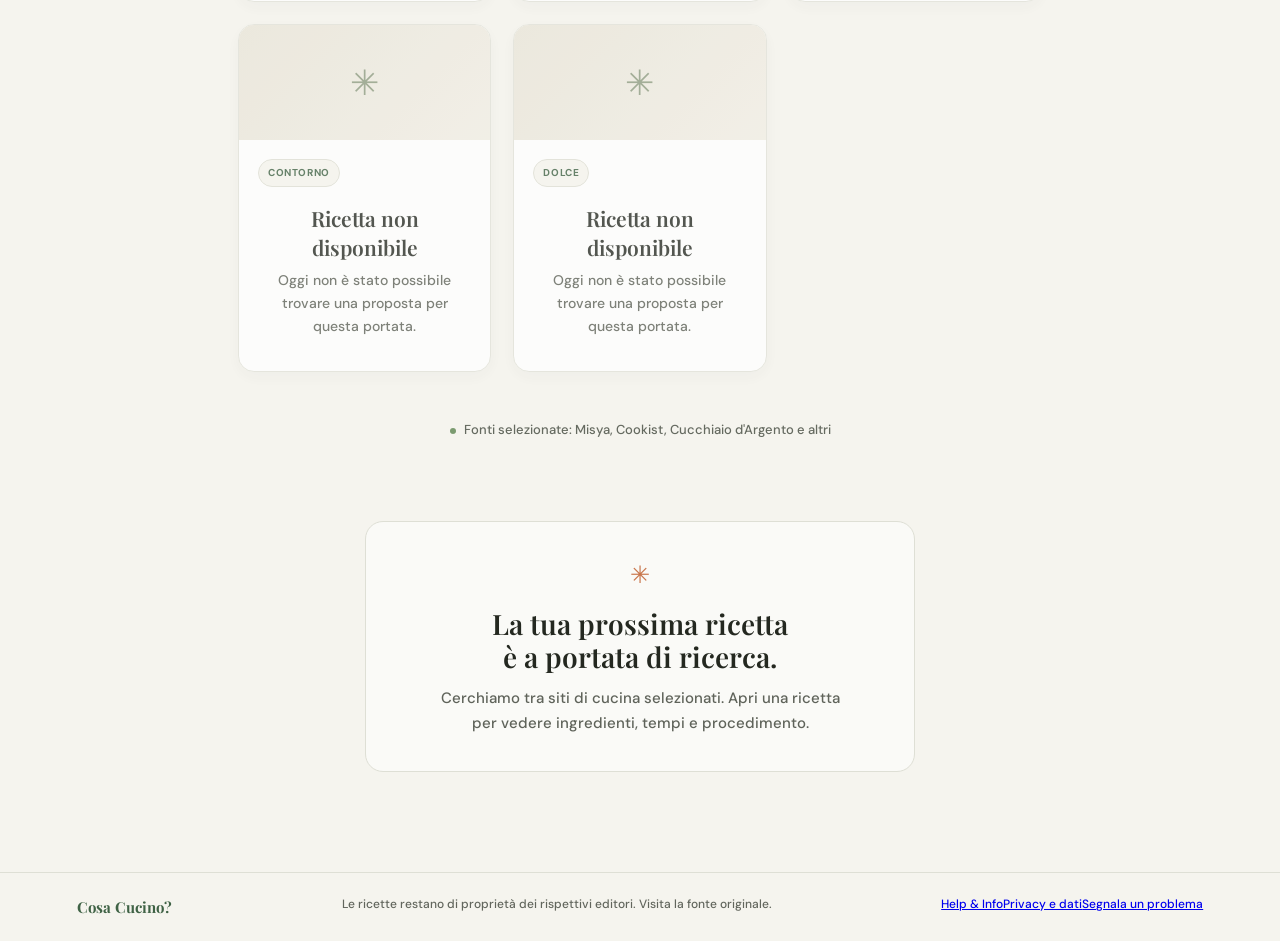
==== commit fd5e3bf9: "Keep Help & Info link only in footer" ====
--- a/public/index.html
+++ b/public/index.html
@@ -20,7 +20,7 @@
   </div>
   <header class="topbar">
     <a class="brand" href="/" aria-label="Cosa Cucino? home"><span class="brand-mark">C</span><span>Cosa Cucino<span class="brand-dot">?</span></span></a>
-    <div class="top-actions"><a class="help-nav-link" href="/help.html">Help &amp; Info</a><span class="top-note">Ispirazione, ogni giorno</span><button id="theme-toggle" class="utility-toggle" type="button" aria-pressed="false">☾ Tema scuro</button><button id="wake-toggle" class="utility-toggle" type="button" aria-pressed="false">♧ Schermo sempre acceso</button><button id="install-app" class="install-app-button" type="button">＋ Installa app</button></div>
+    <div class="top-actions"><span class="top-note">Ispirazione, ogni giorno</span><button id="theme-toggle" class="utility-toggle" type="button" aria-pressed="false">☾ Tema scuro</button><button id="wake-toggle" class="utility-toggle" type="button" aria-pressed="false">♧ Schermo sempre acceso</button><button id="install-app" class="install-app-button" type="button">＋ Installa app</button></div>
   </header>
   <main>
     <section id="daily-recipe-section" class="results-section daily-recipe-section">
